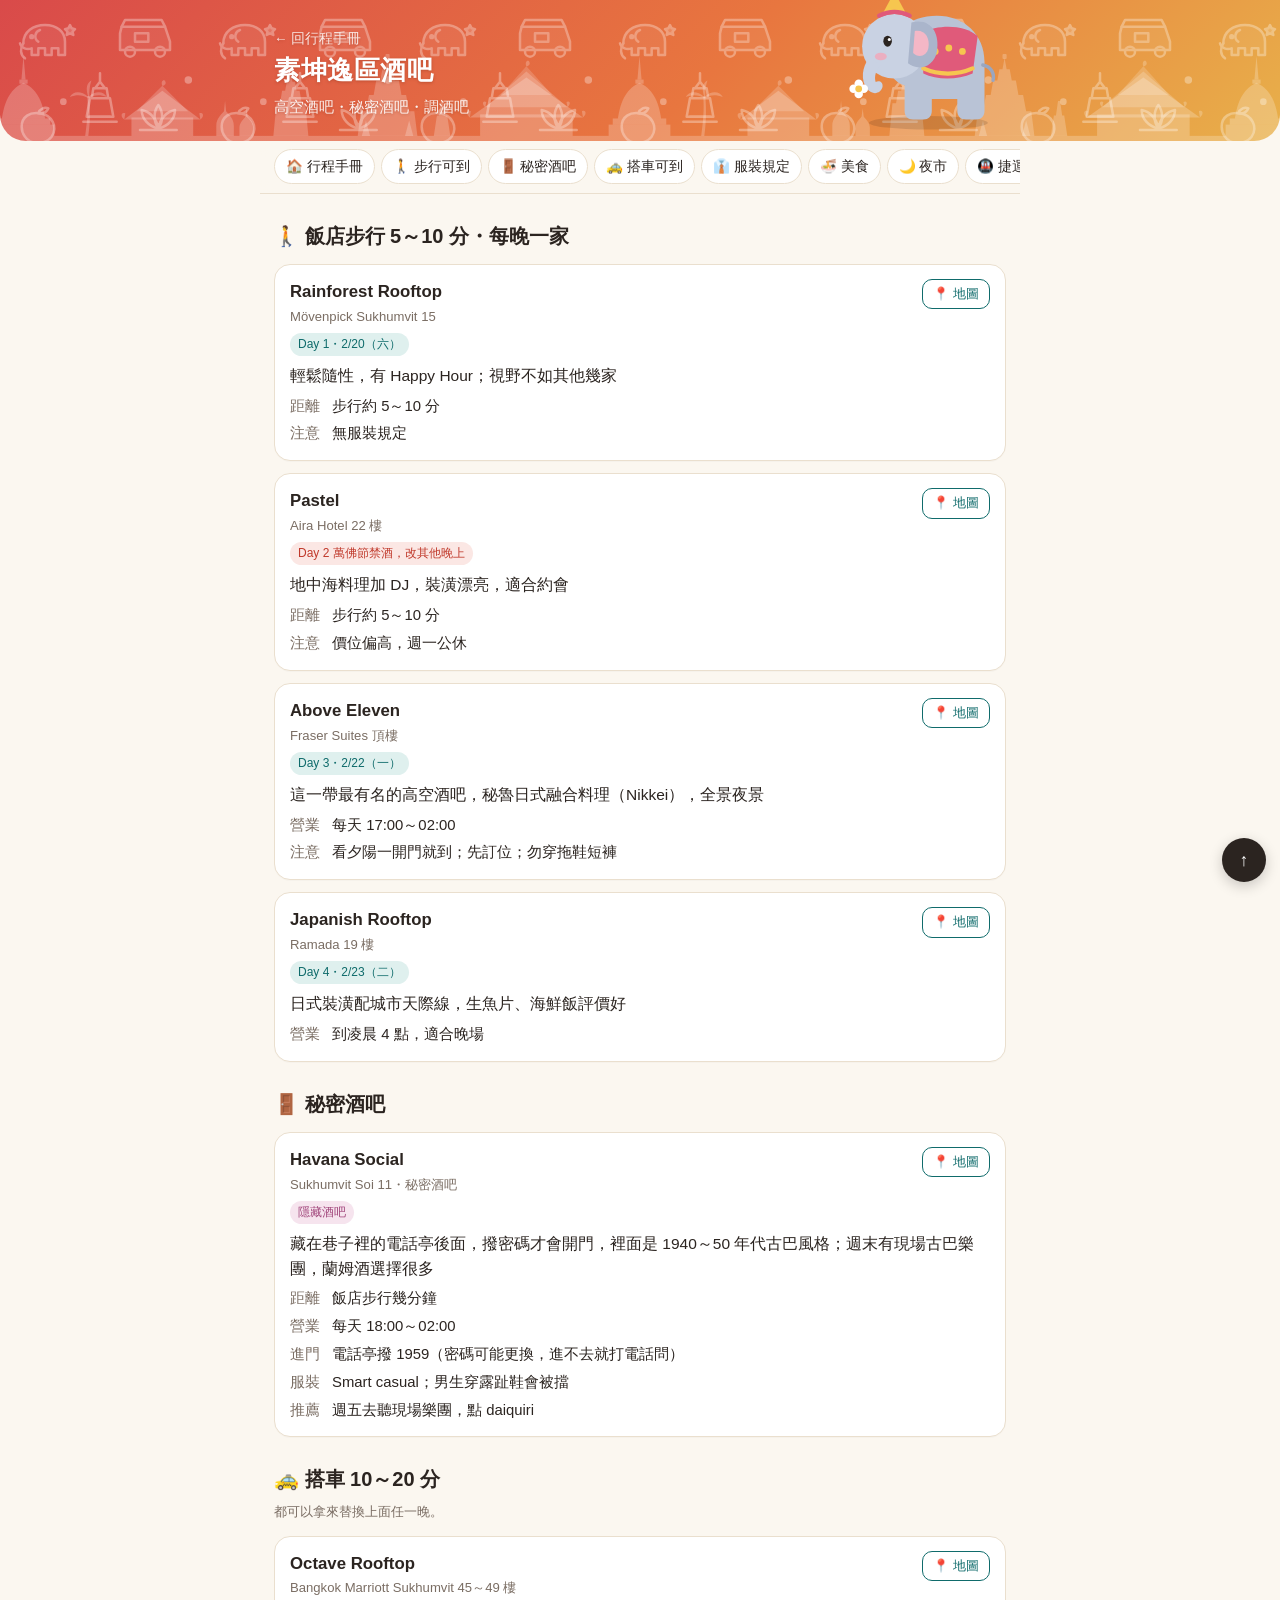
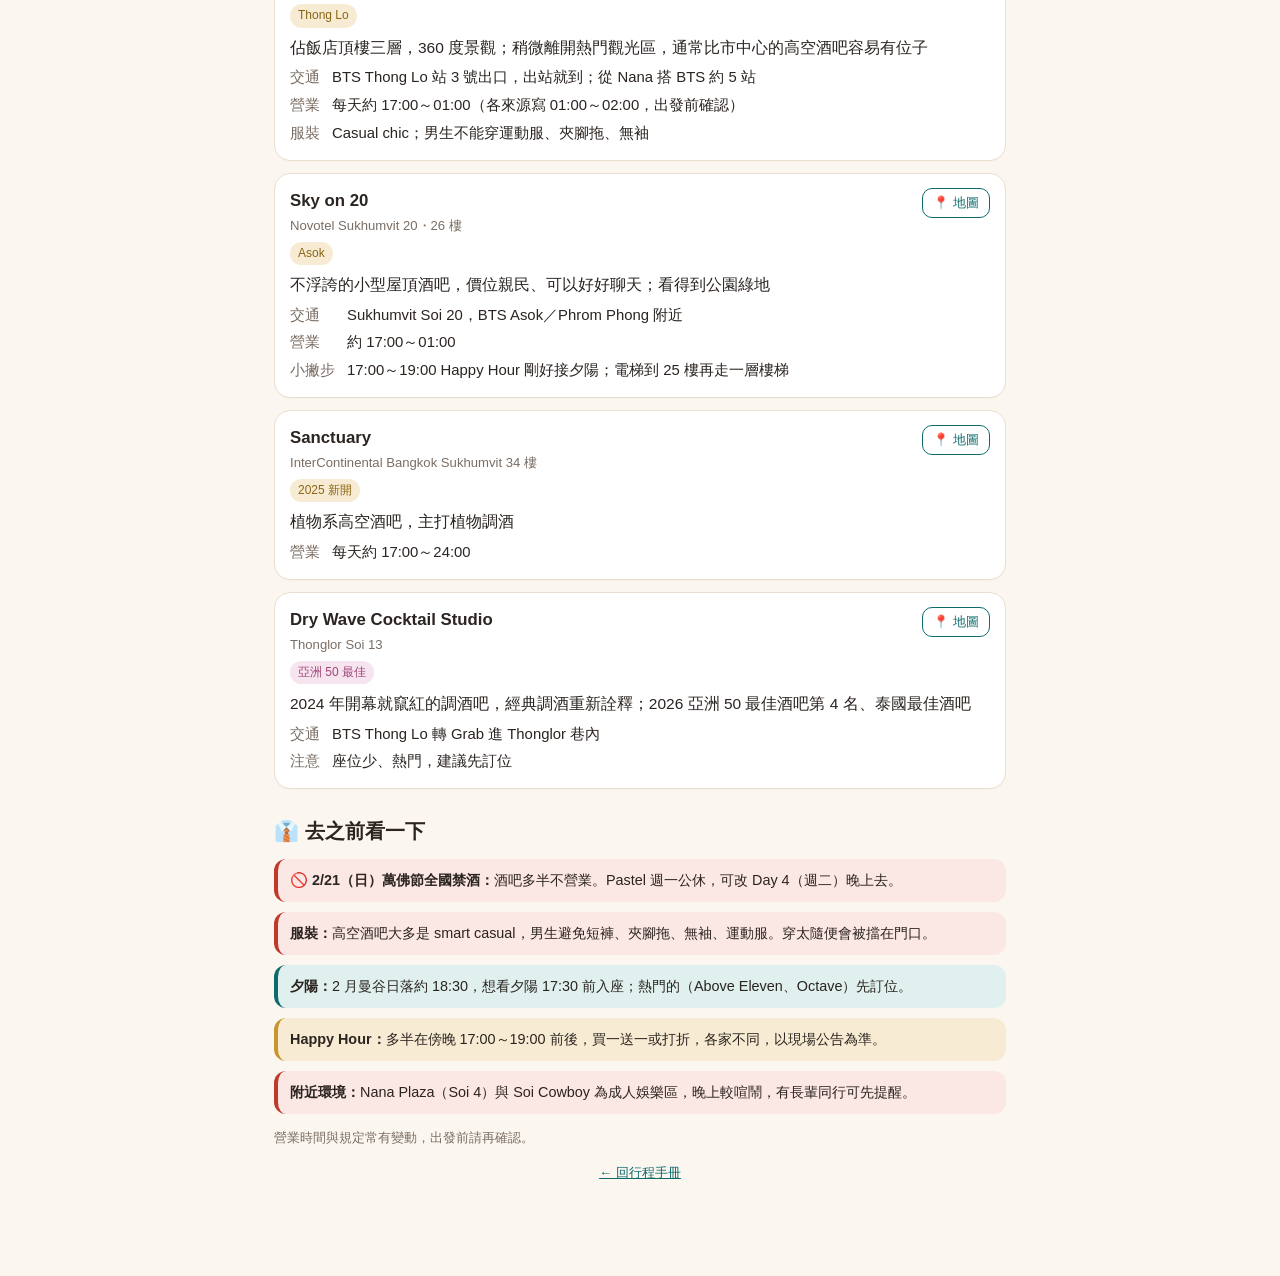
==== bars.html @ 1e9aa1ce "頁首背景加入寺廟剪影 Co-Authored-By: Claude Opus 5.5 <noreply@anthropic.com> Claude-Session: https://claude.ai" ====
<!DOCTYPE html>
<html lang="zh-Hant">
<head>
<meta charset="UTF-8">
<meta name="viewport" content="width=device-width, initial-scale=1, viewport-fit=cover">
<title>🍸 素坤逸區酒吧｜曼谷五天四夜</title>
<style>
:root{
  --bg:#fbf7f0; --card:#ffffff; --ink:#2b2420; --muted:#7a6d63; --line:#eadfce;
  --gold:#c8962e; --gold-soft:#f7ecd3; --teal:#0f6b6b; --teal-soft:#dff0ee;
  --orchid:#a0447a; --orchid-soft:#f6e4ee; --red:#c0392b; --red-soft:#fbe7e4;
  --d1:#2f6fd0; --d2:#e0703a; --d3:#8a7fb8; --d4:#1e9e6a; --d5:#5b6b7a;
  --radius:16px;
}
*{box-sizing:border-box}
html{scroll-behavior:smooth}
body{margin:0;font-family:-apple-system,BlinkMacSystemFont,"PingFang TC","Noto Sans TC","Microsoft JhengHei",sans-serif;background:var(--bg);color:var(--ink);line-height:1.6;font-size:15.5px;-webkit-text-size-adjust:100%}
a{color:var(--teal)}
.wrap{max-width:760px;margin:0 auto;padding:0 14px 80px}
header.hero{--tmpl:1;background:url("assets/temples.svg") center bottom/auto 62% repeat-x,url("assets/pattern.svg") 0 0/200px repeat,linear-gradient(135deg,#d94a4a 0%,#e8763f 55%,#e8b04a 100%);color:#fff;padding:28px 18px 22px;border-radius:0 0 26px 26px;position:relative;overflow:hidden;text-shadow:0 1px 3px rgba(120,40,20,.35)}
header.hero::after{content:"";position:absolute;right:max(8px,calc(50% - 370px));bottom:6px;width:96px;height:86px;background:url("assets/elephant.svg") center/contain no-repeat;pointer-events:none}
@media(max-width:599px){header.hero{background-size:auto 40%,200px,auto}}
@media(min-width:600px){header.hero::after{width:170px;height:153px;bottom:8px}}
.hero h1,.hero .sub,.hero .count{position:relative;z-index:1}
.count .box{background:rgba(255,255,255,.28)!important;border-color:rgba(255,255,255,.55)!important}
.hero h1{margin:0 0 4px;font-size:1.6rem;letter-spacing:.5px}
.hero .sub{opacity:.9;font-size:.95rem}
.count{margin-top:14px;display:flex;gap:8px;flex-wrap:wrap}
.count .box{background:rgba(255,255,255,.14);border:1px solid rgba(255,255,255,.25);border-radius:12px;padding:6px 10px;text-align:center;min-width:62px}
.count .n{font-size:1.4rem;font-weight:700;line-height:1.1;font-variant-numeric:tabular-nums}
.count .l{font-size:.72rem;opacity:.85}
.count .msg{align-self:center;font-size:.85rem;opacity:.9}
nav.jump{position:sticky;top:0;z-index:20;background:rgba(251,247,240,.94);backdrop-filter:blur(8px);-webkit-backdrop-filter:blur(8px);border-bottom:1px solid var(--line);margin:0 -14px;padding:8px 14px;display:flex;gap:6px;overflow-x:auto;scrollbar-width:none}
nav.jump::-webkit-scrollbar{display:none}
nav.jump a{flex:0 0 auto;text-decoration:none;color:var(--ink);background:#fff;border:1px solid var(--line);padding:6px 11px;border-radius:999px;font-size:.85rem;white-space:nowrap}
nav.jump a:active{background:var(--gold-soft)}
section{scroll-margin-top:60px;margin-top:26px}
h2{font-size:1.25rem;margin:0 0 12px;display:flex;align-items:center;gap:8px}
h3{font-size:1.05rem;margin:18px 0 8px}
.card{background:var(--card);border:1px solid var(--line);border-radius:var(--radius);padding:14px 15px;margin-bottom:12px;box-shadow:0 1px 0 rgba(0,0,0,.02)}
.grid2{display:grid;grid-template-columns:1fr 1fr;gap:10px}
@media(max-width:520px){.grid2{grid-template-columns:1fr}}
.kv{display:grid;grid-template-columns:auto 1fr;gap:4px 12px;font-size:.93rem}
.kv b{color:var(--muted);font-weight:500}
.tag{display:inline-block;font-size:.75rem;padding:2px 8px;border-radius:999px;background:var(--gold-soft);color:#8a6414;margin:2px 4px 2px 0}
.tag.t{background:var(--teal-soft);color:var(--teal)}
.tag.o{background:var(--orchid-soft);color:var(--orchid)}
.tag.r{background:var(--red-soft);color:var(--red)}
.note{border-radius:12px;padding:10px 12px;font-size:.9rem;margin:10px 0}
.note.imp{background:var(--red-soft);border-left:4px solid var(--red)}
.note.tip{background:var(--teal-soft);border-left:4px solid var(--teal)}
.note.gold{background:var(--gold-soft);border-left:4px solid var(--gold)}
.flight{display:flex;align-items:center;gap:10px}
.flight .ap{text-align:center;min-width:64px}
.flight .ap .code{font-size:1.5rem;font-weight:700;letter-spacing:1px}
.flight .ap .t{font-size:1.05rem;font-weight:600;color:var(--teal)}
.flight .ap .c{font-size:.75rem;color:var(--muted)}
.flight .mid{flex:1;text-align:center;font-size:.8rem;color:var(--muted)}
.flight .mid .line{height:2px;background:repeating-linear-gradient(90deg,var(--gold) 0 6px,transparent 6px 10px);margin:4px 0}
.copy{border:1px solid var(--line);background:#fff;border-radius:8px;padding:2px 8px;font-size:.78rem;cursor:pointer;color:var(--teal);margin-left:4px}
.copy.ok{background:var(--teal);color:#fff;border-color:var(--teal)}
.btn{border:1px solid var(--teal);background:var(--teal);color:#fff;border-radius:10px;padding:8px 14px;font-size:.9rem;cursor:pointer}
.btn.ghost{background:#fff;color:var(--teal)}
.btn.sm{padding:4px 10px;font-size:.8rem}
.daybar{display:flex;gap:6px;overflow-x:auto;padding-bottom:6px;margin-bottom:8px;scrollbar-width:none}
.daybar::-webkit-scrollbar{display:none}
.daybar button{flex:0 0 auto;border:1px solid var(--line);background:#fff;border-radius:12px;padding:6px 12px;font-size:.85rem;cursor:pointer;line-height:1.25;text-align:center}
.daybar button small{display:block;font-size:.7rem;color:var(--muted)}
.daybar button.on{background:var(--ink);color:#fff;border-color:var(--ink)}
.daybar button.on small{color:#e9dcc6}
.day{border-left:6px solid var(--dc,var(--gold))}
.day .dh{display:flex;justify-content:space-between;align-items:flex-start;gap:8px;flex-wrap:wrap}
.day .dh h3{margin:0;font-size:1.1rem}
.day .meta{font-size:.8rem;color:var(--muted);display:flex;gap:10px;flex-wrap:wrap;margin:4px 0 8px}
.tl{list-style:none;margin:6px 0 0;padding:0}
.tl li{display:grid;grid-template-columns:54px 1fr;gap:10px;padding:8px 0;border-top:1px dashed var(--line)}
.tl li:first-child{border-top:0}
.tl .tm{font-weight:700;color:var(--dc,var(--teal));font-variant-numeric:tabular-nums;font-size:.9rem}
.tl .ti{font-weight:600}
.tl .ds{font-size:.88rem;color:var(--muted)}
.tl .pin{text-decoration:none;font-size:.8rem;margin-left:4px;white-space:nowrap}
.meals{display:flex;gap:6px;flex-wrap:wrap;margin-top:8px}
.meals span{font-size:.78rem;background:#faf5ec;border:1px solid var(--line);border-radius:8px;padding:3px 8px}
table{width:100%;border-collapse:collapse;font-size:.88rem}
th,td{border-bottom:1px solid var(--line);padding:7px 6px;text-align:left;vertical-align:top}
th{background:#faf5ec;color:var(--muted);font-weight:600;font-size:.8rem}
.tbl{overflow-x:auto;-webkit-overflow-scrolling:touch}
.tbl table{min-width:520px}
details{background:#fff;border:1px solid var(--line);border-radius:var(--radius);margin-bottom:10px;overflow:hidden}
details>summary{cursor:pointer;padding:12px 15px;font-weight:600;list-style:none;display:flex;justify-content:space-between;align-items:center}
details>summary::-webkit-details-marker{display:none}
details>summary::after{content:"＋";color:var(--gold);font-weight:700}
details[open]>summary::after{content:"－"}
details .in{padding:0 15px 14px}
.train{display:grid;grid-template-columns:1fr 1fr;gap:8px;text-align:center}
.train div{background:#faf5ec;border-radius:10px;padding:8px}
.train .big{font-size:1.2rem;font-weight:700;color:var(--teal)}
.train .hl{background:var(--teal);color:#fff}
.train .hl .big{color:#fff}
input,select{font:inherit;border:1px solid var(--line);border-radius:10px;padding:8px 10px;background:#fff;width:100%}
.row{display:flex;gap:8px;align-items:center}
.row>*{flex:1}
.conv .out{font-size:1.5rem;font-weight:700;color:var(--teal);text-align:center;margin:8px 0 2px}
.quick{display:flex;gap:6px;flex-wrap:wrap;margin-top:6px}
.quick button{border:1px solid var(--line);background:#faf5ec;border-radius:8px;padding:4px 10px;font-size:.82rem;cursor:pointer}
.ledger-list{margin-top:10px}
.ledger-list .it{display:flex;justify-content:space-between;gap:8px;padding:7px 0;border-top:1px dashed var(--line);font-size:.88rem}
.ledger-list .it .x{color:var(--red);cursor:pointer;border:0;background:none;font-size:1rem}
.bal{display:grid;grid-template-columns:repeat(auto-fill,minmax(130px,1fr));gap:6px;margin-top:8px}
.bal div{background:#faf5ec;border-radius:8px;padding:6px 8px;font-size:.82rem}
.bal .pos{color:var(--teal);font-weight:700}
.bal .neg{color:var(--red);font-weight:700}
.phr{display:grid;grid-template-columns:1fr auto;gap:4px 8px;align-items:center;padding:8px 0;border-top:1px dashed var(--line)}
.phr:first-child{border-top:0}
.phr .zh{font-weight:600}
.phr .th{font-size:1.15rem}
.phr .rd{font-size:.8rem;color:var(--muted)}
.check li{list-style:none;margin:4px 0}
.check label{display:flex;gap:8px;align-items:flex-start;cursor:pointer}
.check input{width:auto;margin-top:5px}
.check input:checked+span{text-decoration:line-through;color:var(--muted)}
.mapwrap svg{width:100%;height:auto;display:block}
.legend{display:flex;gap:10px;flex-wrap:wrap;font-size:.78rem;color:var(--muted);margin-top:6px}
.legend i{display:inline-block;width:18px;height:3px;border-radius:2px;vertical-align:middle;margin-right:4px}
footer{text-align:center;color:var(--muted);font-size:.78rem;margin-top:30px}
.toTop{position:fixed;right:14px;bottom:18px;background:var(--ink);color:#fff;border:0;border-radius:50%;width:44px;height:44px;font-size:1.1rem;box-shadow:0 4px 14px rgba(0,0,0,.2);cursor:pointer;z-index:30}
.small{font-size:.82rem;color:var(--muted)}
</style>
</head>
<body>
<header class="hero">
  <div class="wrap" style="padding-bottom:0">
    <div style="font-size:.85rem;opacity:.85"><a href="./" style="color:#fff;text-decoration:none">← 回行程手冊</a></div>
    <h1>素坤逸區酒吧</h1>
    <div class="sub">高空酒吧・秘密酒吧・調酒吧</div>
  </div>
</header>
<div class="wrap">
<nav class="jump">
  <a href="./">🏠 行程手冊</a>
  <a href="#walk">🚶 步行可到</a>
  <a href="#secret">🚪 秘密酒吧</a>
  <a href="#ride">🚕 搭車可到</a>
  <a href="#rules">👔 服裝規定</a>
  <a href="food.html">🍜 美食</a>
  <a href="night.html">🌙 夜市</a>
  <a href="transit.html">🚇 捷運</a>
</nav>
<section id="walk">
  <h2>🚶 飯店步行 5～10 分・每晚一家</h2>
  <div class="card">
    <div style="display:flex;justify-content:space-between;gap:8px;align-items:flex-start">
      <div><div style="font-weight:700;font-size:1.05rem">Rainforest Rooftop</div><div class="small">Mövenpick Sukhumvit 15</div></div>
      <a class="btn sm ghost" style="flex:0 0 auto;text-decoration:none" href="https://www.google.com/maps/search/?api=1&query=Rainforest+Rooftop+Movenpick+Sukhumvit+15" target="_blank" rel="noopener">📍 地圖</a>
    </div>
    <div style="margin-top:4px"><span class="tag t">Day 1・2/20（六）</span></div>
    <div style="margin:6px 0">輕鬆隨性，有 Happy Hour；視野不如其他幾家</div>
    <div class="kv"><b>距離</b><span>步行約 5～10 分</span><b>注意</b><span>無服裝規定</span></div>
  </div>
  <div class="card">
    <div style="display:flex;justify-content:space-between;gap:8px;align-items:flex-start">
      <div><div style="font-weight:700;font-size:1.05rem">Pastel</div><div class="small">Aira Hotel 22 樓</div></div>
      <a class="btn sm ghost" style="flex:0 0 auto;text-decoration:none" href="https://www.google.com/maps/search/?api=1&query=Pastel+Rooftop+Aira+Hotel+Bangkok" target="_blank" rel="noopener">📍 地圖</a>
    </div>
    <div style="margin-top:4px"><span class="tag r">Day 2 萬佛節禁酒，改其他晚上</span></div>
    <div style="margin:6px 0">地中海料理加 DJ，裝潢漂亮，適合約會</div>
    <div class="kv"><b>距離</b><span>步行約 5～10 分</span><b>注意</b><span>價位偏高，週一公休</span></div>
  </div>
  <div class="card">
    <div style="display:flex;justify-content:space-between;gap:8px;align-items:flex-start">
      <div><div style="font-weight:700;font-size:1.05rem">Above Eleven</div><div class="small">Fraser Suites 頂樓</div></div>
      <a class="btn sm ghost" style="flex:0 0 auto;text-decoration:none" href="https://www.google.com/maps/search/?api=1&query=Above+Eleven+Bangkok" target="_blank" rel="noopener">📍 地圖</a>
    </div>
    <div style="margin-top:4px"><span class="tag t">Day 3・2/22（一）</span></div>
    <div style="margin:6px 0">這一帶最有名的高空酒吧，秘魯日式融合料理（Nikkei），全景夜景</div>
    <div class="kv"><b>營業</b><span>每天 17:00～02:00</span><b>注意</b><span>看夕陽一開門就到；先訂位；勿穿拖鞋短褲</span></div>
  </div>
  <div class="card">
    <div style="display:flex;justify-content:space-between;gap:8px;align-items:flex-start">
      <div><div style="font-weight:700;font-size:1.05rem">Japanish Rooftop</div><div class="small">Ramada 19 樓</div></div>
      <a class="btn sm ghost" style="flex:0 0 auto;text-decoration:none" href="https://www.google.com/maps/search/?api=1&query=Japanish+Rooftop+Ramada+Bangkok" target="_blank" rel="noopener">📍 地圖</a>
    </div>
    <div style="margin-top:4px"><span class="tag t">Day 4・2/23（二）</span></div>
    <div style="margin:6px 0">日式裝潢配城市天際線，生魚片、海鮮飯評價好</div>
    <div class="kv"><b>營業</b><span>到凌晨 4 點，適合晚場</span></div>
  </div>
</section>
<section id="secret">
  <h2>🚪 秘密酒吧</h2>
  <div class="card">
    <div style="display:flex;justify-content:space-between;gap:8px;align-items:flex-start">
      <div><div style="font-weight:700;font-size:1.05rem">Havana Social</div><div class="small">Sukhumvit Soi 11・秘密酒吧</div></div>
      <a class="btn sm ghost" style="flex:0 0 auto;text-decoration:none" href="https://www.google.com/maps/search/?api=1&query=Havana+Social+Bangkok" target="_blank" rel="noopener">📍 地圖</a>
    </div>
    <div style="margin-top:4px"><span class="tag o">隱藏酒吧</span></div>
    <div style="margin:6px 0">藏在巷子裡的電話亭後面，撥密碼才會開門，裡面是 1940～50 年代古巴風格；週末有現場古巴樂團，蘭姆酒選擇很多</div>
    <div class="kv"><b>距離</b><span>飯店步行幾分鐘</span><b>營業</b><span>每天 18:00～02:00</span><b>進門</b><span>電話亭撥 1959（密碼可能更換，進不去就打電話問）</span><b>服裝</b><span>Smart casual；男生穿露趾鞋會被擋</span><b>推薦</b><span>週五去聽現場樂團，點 daiquiri</span></div>
  </div>
</section>
<section id="ride">
  <h2>🚕 搭車 10～20 分</h2>
  <p class="small" style="margin-top:-6px">都可以拿來替換上面任一晚。</p>
  <div class="card">
    <div style="display:flex;justify-content:space-between;gap:8px;align-items:flex-start">
      <div><div style="font-weight:700;font-size:1.05rem">Octave Rooftop</div><div class="small">Bangkok Marriott Sukhumvit 45～49 樓</div></div>
      <a class="btn sm ghost" style="flex:0 0 auto;text-decoration:none" href="https://www.google.com/maps/search/?api=1&query=Octave+Rooftop+Bar+Marriott+Sukhumvit" target="_blank" rel="noopener">📍 地圖</a>
    </div>
    <div style="margin-top:4px"><span class="tag">Thong Lo</span></div>
    <div style="margin:6px 0">佔飯店頂樓三層，360 度景觀；稍微離開熱門觀光區，通常比市中心的高空酒吧容易有位子</div>
    <div class="kv"><b>交通</b><span>BTS Thong Lo 站 3 號出口，出站就到；從 Nana 搭 BTS 約 5 站</span><b>營業</b><span>每天約 17:00～01:00（各來源寫 01:00～02:00，出發前確認）</span><b>服裝</b><span>Casual chic；男生不能穿運動服、夾腳拖、無袖</span></div>
  </div>
  <div class="card">
    <div style="display:flex;justify-content:space-between;gap:8px;align-items:flex-start">
      <div><div style="font-weight:700;font-size:1.05rem">Sky on 20</div><div class="small">Novotel Sukhumvit 20・26 樓</div></div>
      <a class="btn sm ghost" style="flex:0 0 auto;text-decoration:none" href="https://www.google.com/maps/search/?api=1&query=Sky+on+20+Novotel+Sukhumvit+20" target="_blank" rel="noopener">📍 地圖</a>
    </div>
    <div style="margin-top:4px"><span class="tag">Asok</span></div>
    <div style="margin:6px 0">不浮誇的小型屋頂酒吧，價位親民、可以好好聊天；看得到公園綠地</div>
    <div class="kv"><b>交通</b><span>Sukhumvit Soi 20，BTS Asok／Phrom Phong 附近</span><b>營業</b><span>約 17:00～01:00</span><b>小撇步</b><span>17:00～19:00 Happy Hour 剛好接夕陽；電梯到 25 樓再走一層樓梯</span></div>
  </div>
  <div class="card">
    <div style="display:flex;justify-content:space-between;gap:8px;align-items:flex-start">
      <div><div style="font-weight:700;font-size:1.05rem">Sanctuary</div><div class="small">InterContinental Bangkok Sukhumvit 34 樓</div></div>
      <a class="btn sm ghost" style="flex:0 0 auto;text-decoration:none" href="https://www.google.com/maps/search/?api=1&query=Sanctuary+InterContinental+Bangkok+Sukhumvit" target="_blank" rel="noopener">📍 地圖</a>
    </div>
    <div style="margin-top:4px"><span class="tag">2025 新開</span></div>
    <div style="margin:6px 0">植物系高空酒吧，主打植物調酒</div>
    <div class="kv"><b>營業</b><span>每天約 17:00～24:00</span></div>
  </div>
  <div class="card">
    <div style="display:flex;justify-content:space-between;gap:8px;align-items:flex-start">
      <div><div style="font-weight:700;font-size:1.05rem">Dry Wave Cocktail Studio</div><div class="small">Thonglor Soi 13</div></div>
      <a class="btn sm ghost" style="flex:0 0 auto;text-decoration:none" href="https://www.google.com/maps/search/?api=1&query=Dry+Wave+Cocktail+Studio+Thonglor" target="_blank" rel="noopener">📍 地圖</a>
    </div>
    <div style="margin-top:4px"><span class="tag o">亞洲 50 最佳</span></div>
    <div style="margin:6px 0">2024 年開幕就竄紅的調酒吧，經典調酒重新詮釋；2026 亞洲 50 最佳酒吧第 4 名、泰國最佳酒吧</div>
    <div class="kv"><b>交通</b><span>BTS Thong Lo 轉 Grab 進 Thonglor 巷內</span><b>注意</b><span>座位少、熱門，建議先訂位</span></div>
  </div>
</section>
<section id="rules">
  <h2>👔 去之前看一下</h2>
  <div class="note imp"><b>🚫 2/21（日）萬佛節全國禁酒：</b>酒吧多半不營業。Pastel 週一公休，可改 Day 4（週二）晚上去。</div>
  <div class="note imp"><b>服裝：</b>高空酒吧大多是 smart casual，男生避免短褲、夾腳拖、無袖、運動服。穿太隨便會被擋在門口。</div>
  <div class="note tip"><b>夕陽：</b>2 月曼谷日落約 18:30，想看夕陽 17:30 前入座；熱門的（Above Eleven、Octave）先訂位。</div>
  <div class="note gold"><b>Happy Hour：</b>多半在傍晚 17:00～19:00 前後，買一送一或打折，各家不同，以現場公告為準。</div>
  <div class="note imp"><b>附近環境：</b>Nana Plaza（Soi 4）與 Soi Cowboy 為成人娛樂區，晚上較喧鬧，有長輩同行可先提醒。</div>
  <p class="small">營業時間與規定常有變動，出發前請再確認。</p>
</section>
<p class="small" style="text-align:center"><a href="./">← 回行程手冊</a></p>
</div>
<button class="toTop" onclick="scrollTo({top:0,behavior:'smooth'})" aria-label="回到頂端">↑</button>
</body>
</html>
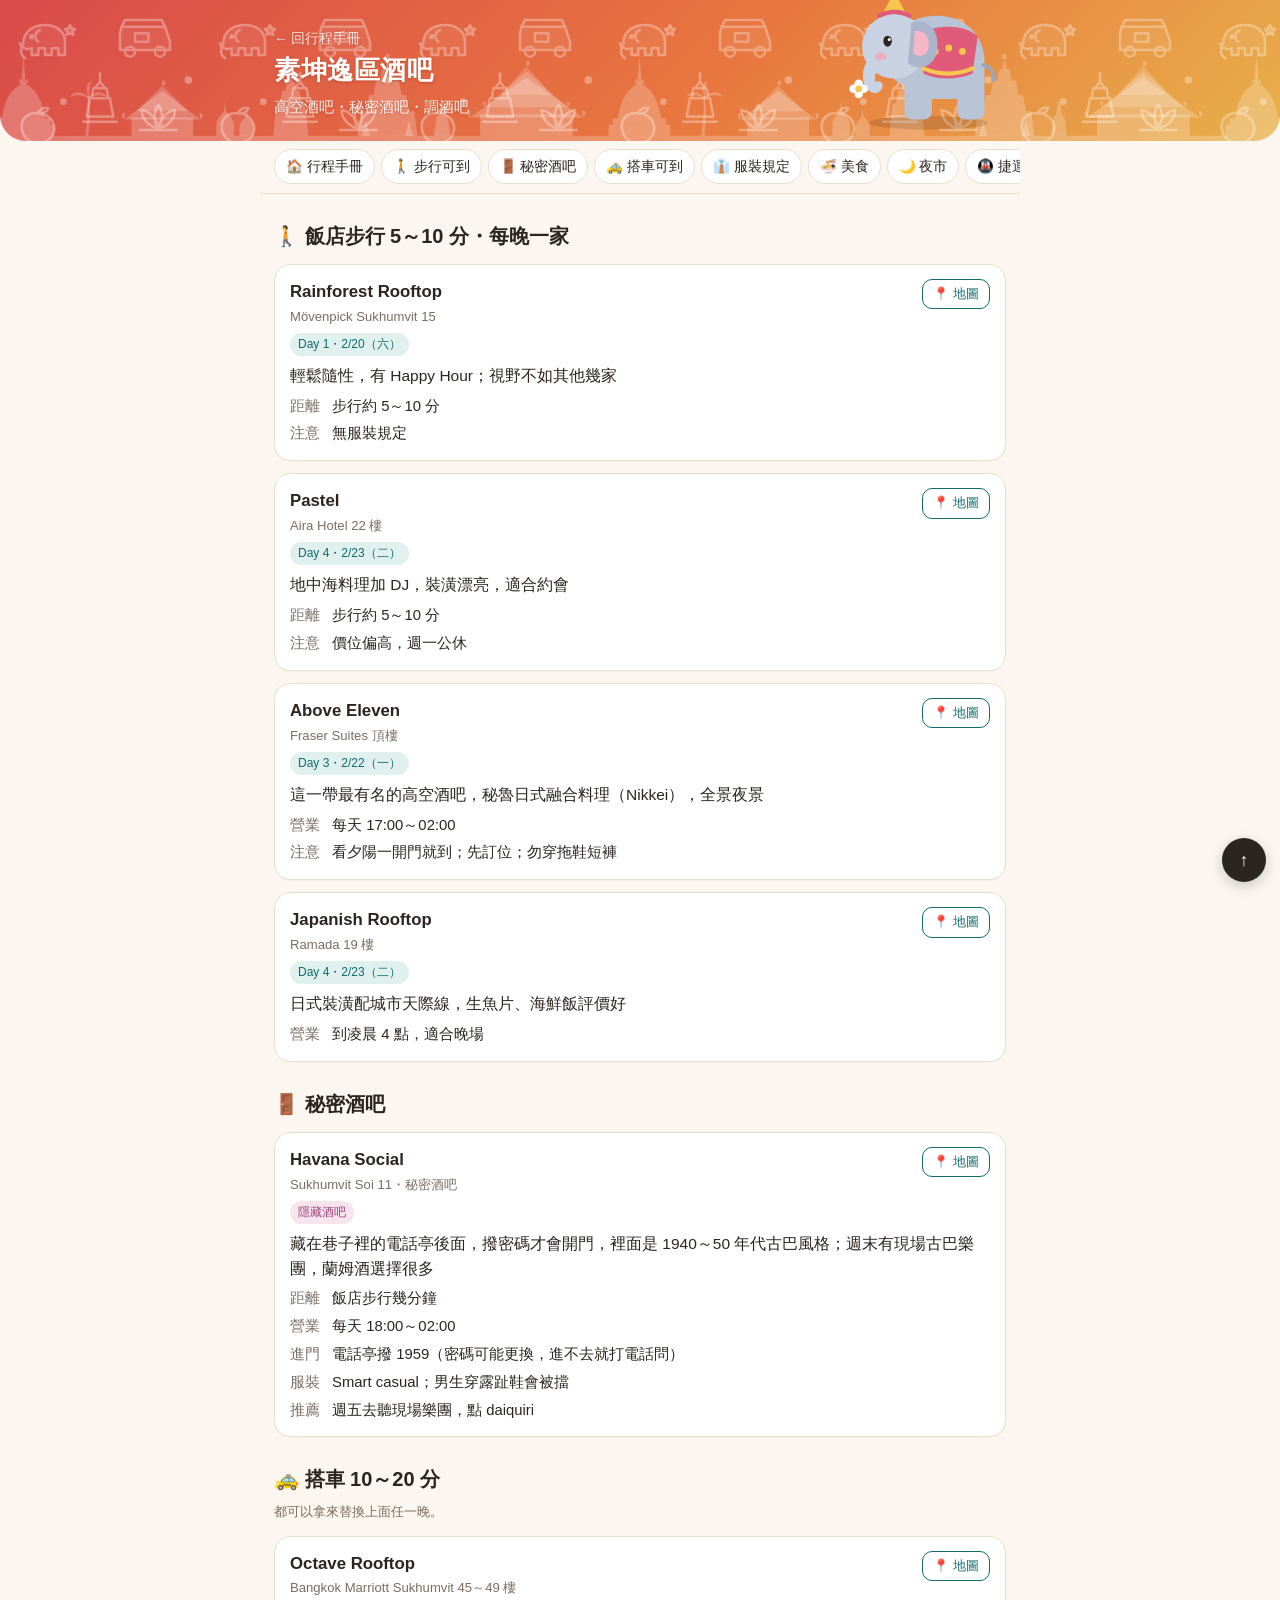
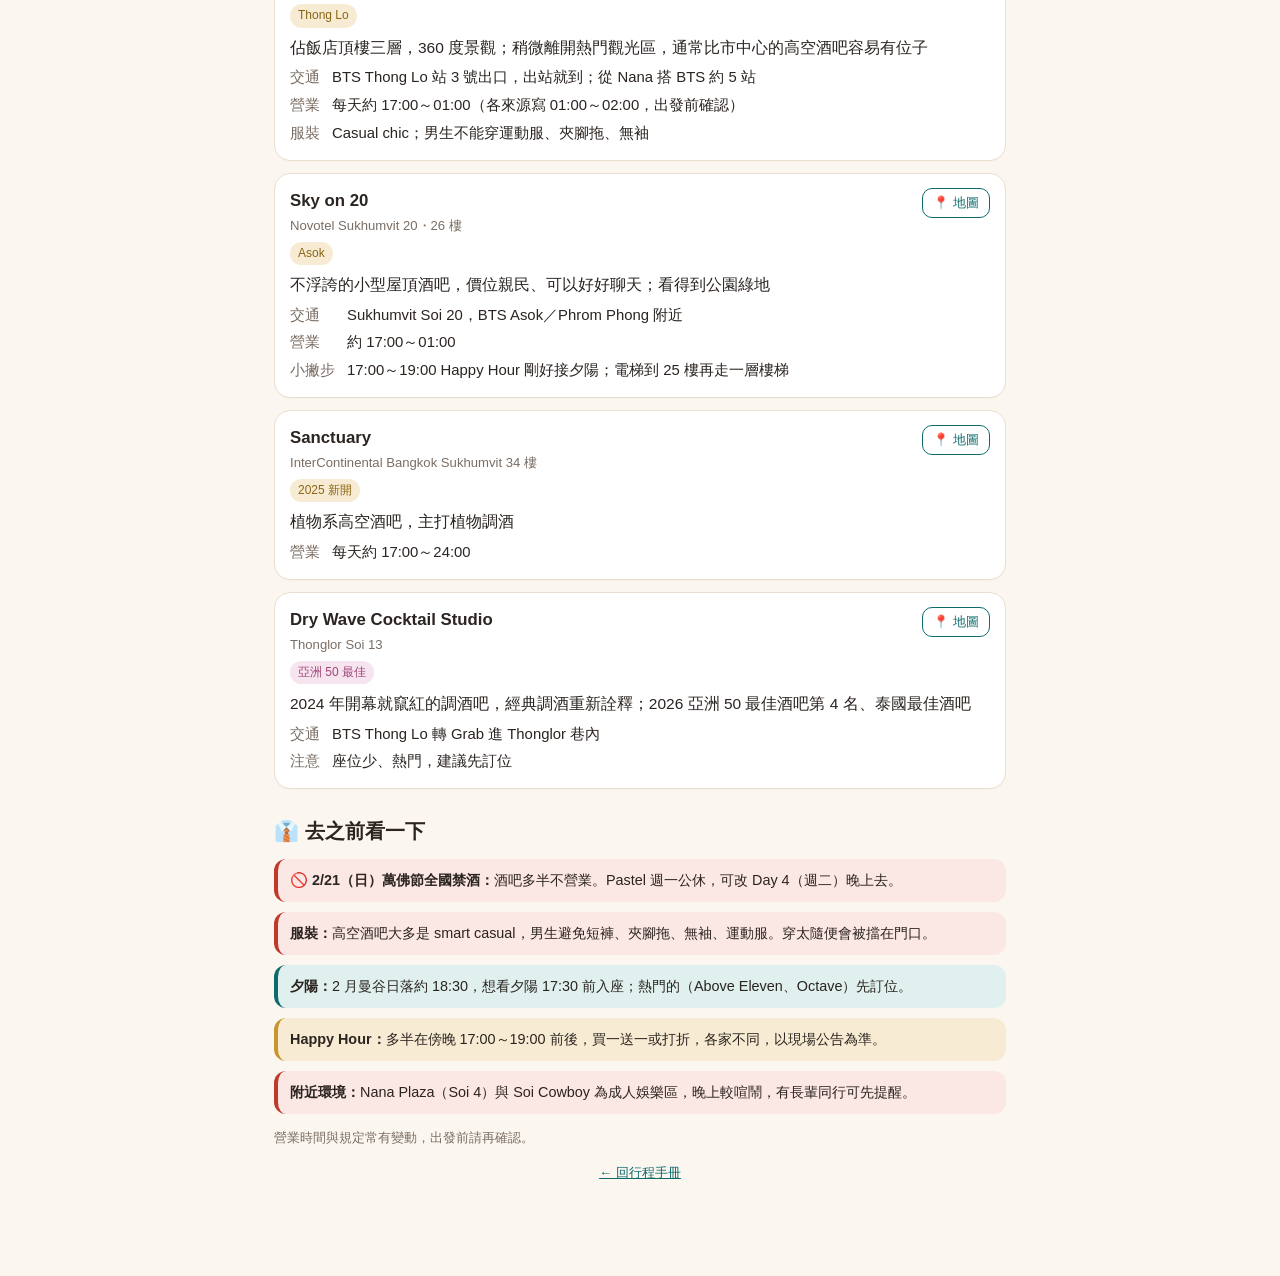
==== commit 0dd010d8: "Day 2 與 Day 3 對調：週日自由逛洽圖洽，週一跟團郊區，大皇宮移到 Day 4 Co-Authored-By: Claude Opus 5.5 <noreply@anthropic.com>" ====
--- a/bars.html
+++ b/bars.html
@@ -162,7 +162,7 @@
       <div><div style="font-weight:700;font-size:1.05rem">Pastel</div><div class="small">Aira Hotel 22 樓</div></div>
       <a class="btn sm ghost" style="flex:0 0 auto;text-decoration:none" href="https://www.google.com/maps/search/?api=1&query=Pastel+Rooftop+Aira+Hotel+Bangkok" target="_blank" rel="noopener">📍 地圖</a>
     </div>
-    <div style="margin-top:4px"><span class="tag r">Day 2 萬佛節禁酒，改其他晚上</span></div>
+    <div style="margin-top:4px"><span class="tag t">Day 4・2/23（二）</span></div>
     <div style="margin:6px 0">地中海料理加 DJ，裝潢漂亮，適合約會</div>
     <div class="kv"><b>距離</b><span>步行約 5～10 分</span><b>注意</b><span>價位偏高，週一公休</span></div>
   </div>
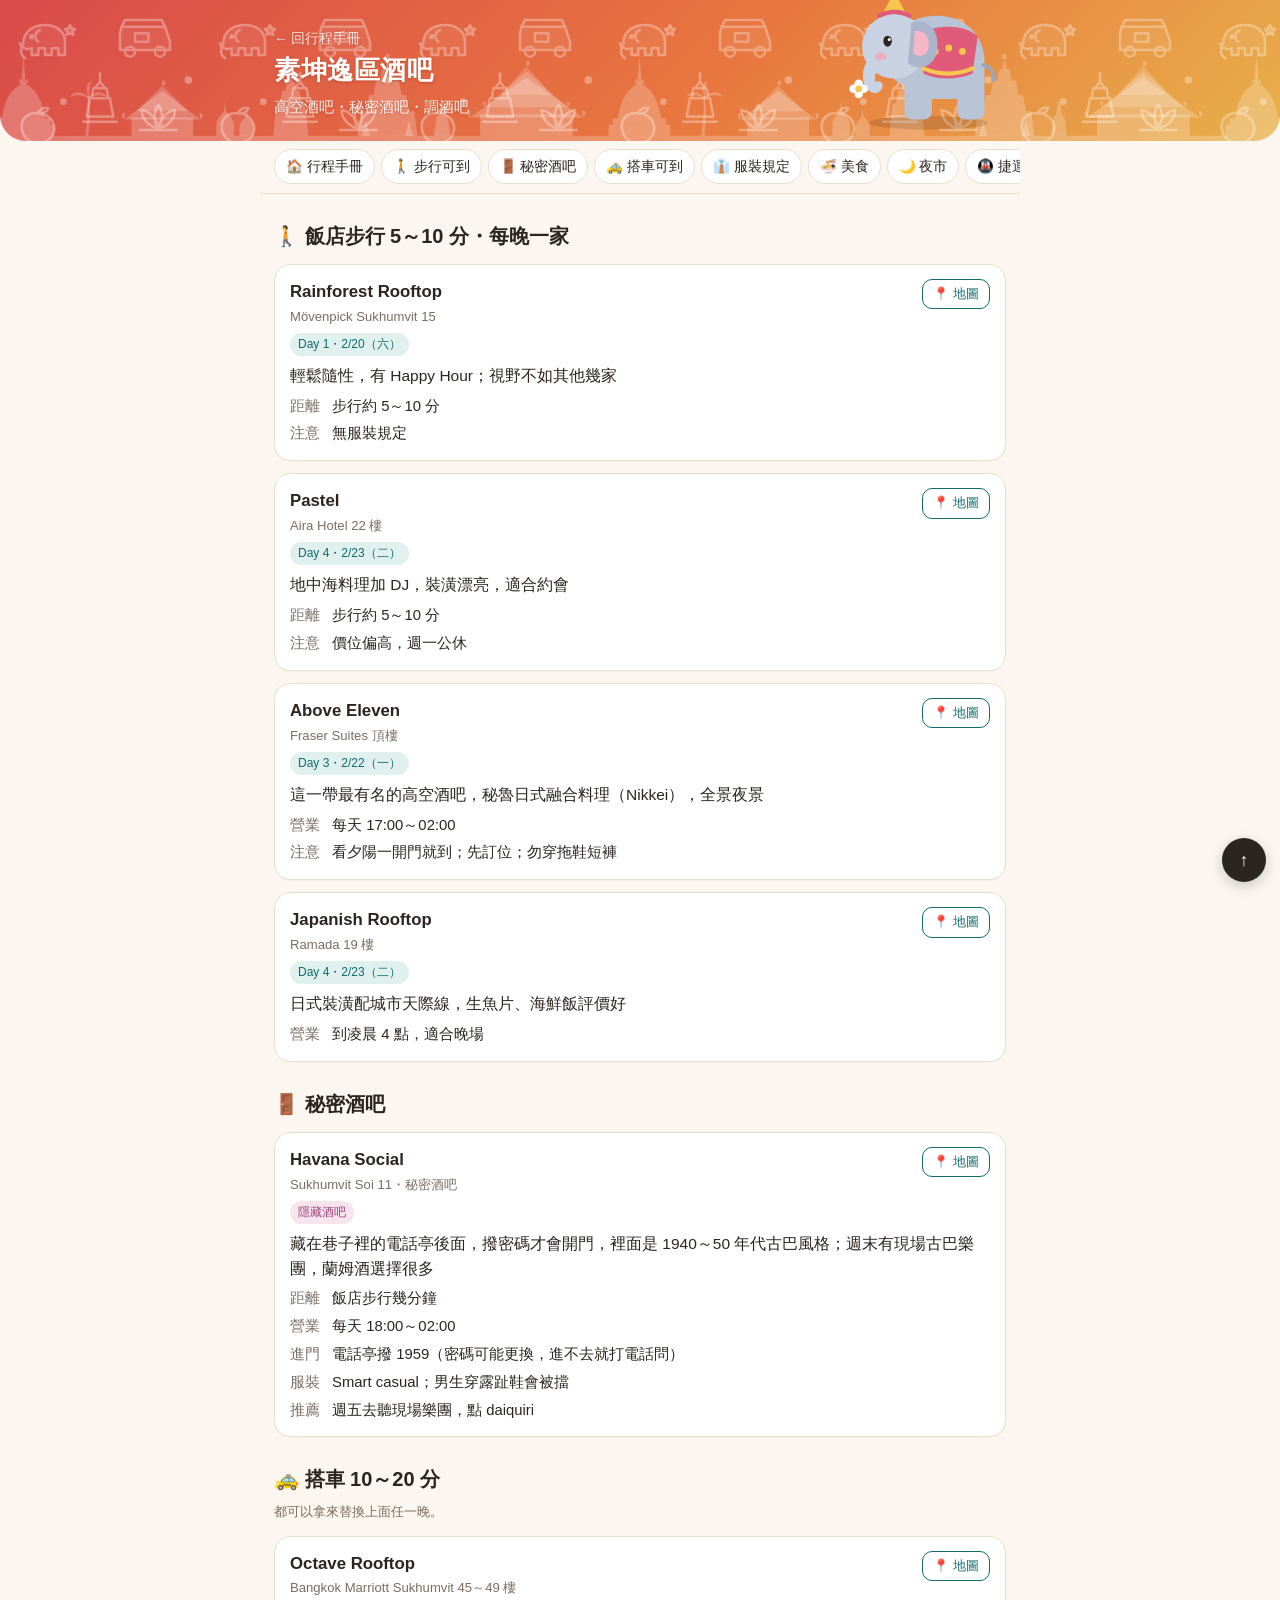
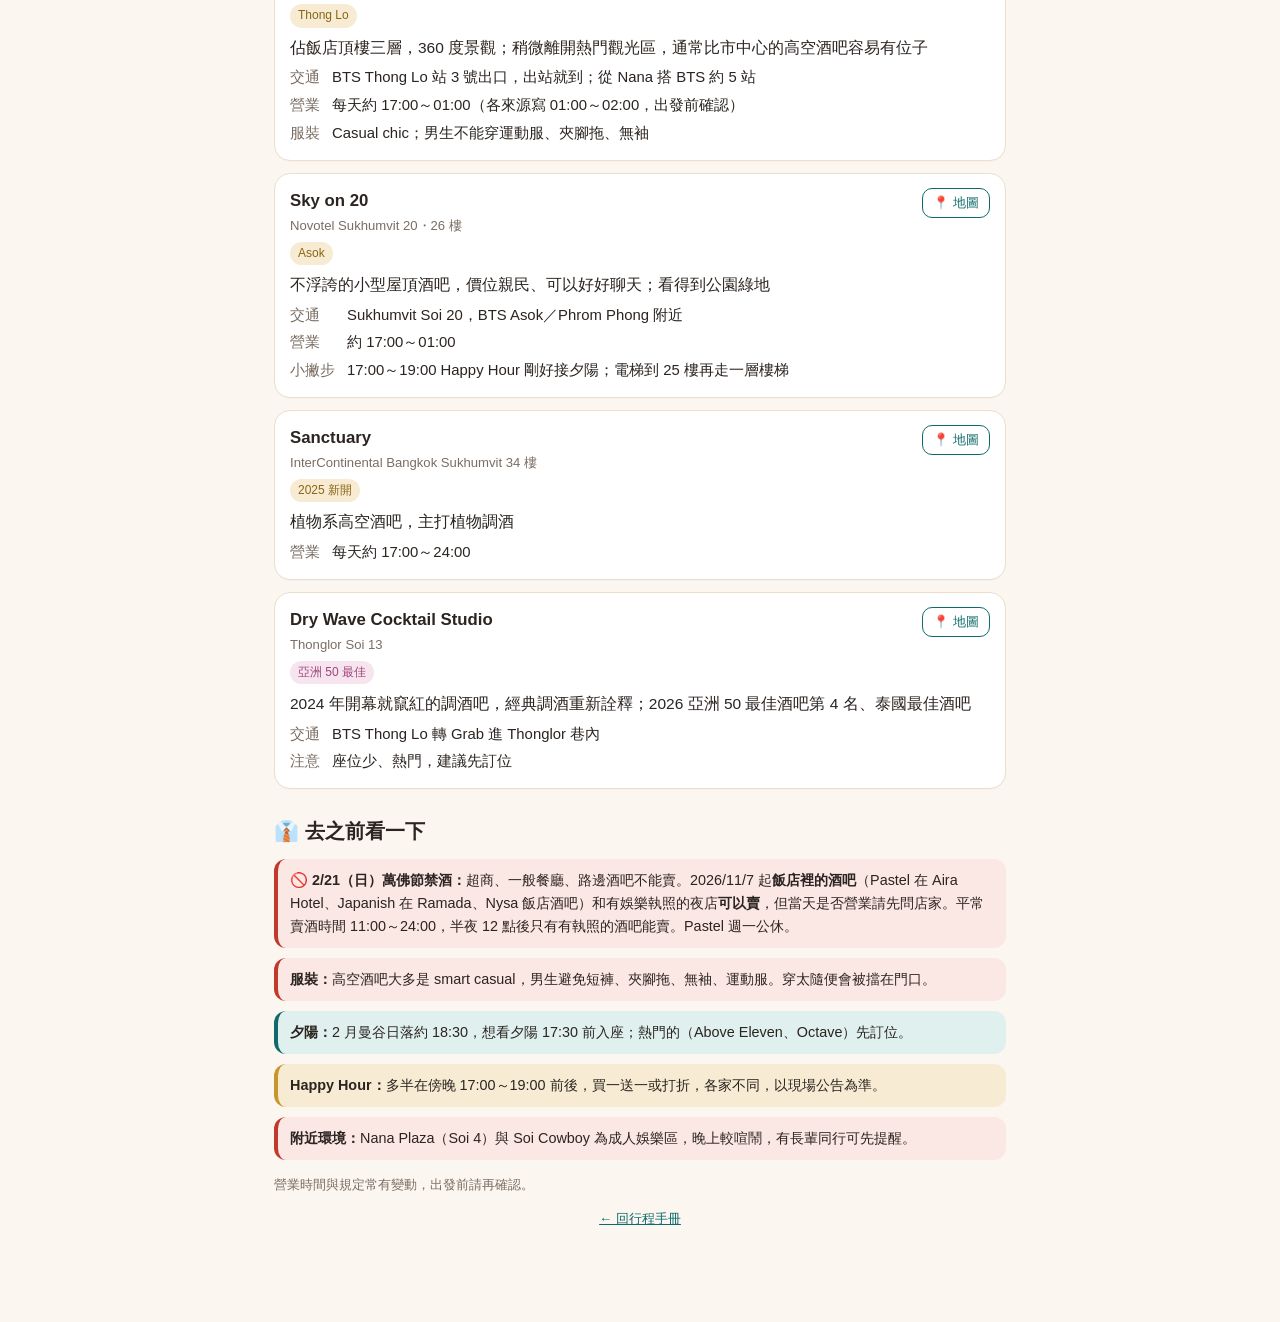
==== commit 8e57372b: "更新萬佛節禁酒新規定（飯店、執照酒吧可賣） Co-Authored-By: Claude Opus 5.5 <noreply@anthropic.com> Claude-Session: https:" ====
--- a/bars.html
+++ b/bars.html
@@ -239,7 +239,7 @@
 </section>
 <section id="rules">
   <h2>👔 去之前看一下</h2>
-  <div class="note imp"><b>🚫 2/21（日）萬佛節全國禁酒：</b>酒吧多半不營業。Pastel 週一公休，可改 Day 4（週二）晚上去。</div>
+  <div class="note imp"><b>🚫 2/21（日）萬佛節禁酒：</b>超商、一般餐廳、路邊酒吧不能賣。2026/11/7 起<b>飯店裡的酒吧</b>（Pastel 在 Aira Hotel、Japanish 在 Ramada、Nysa 飯店酒吧）和有娛樂執照的夜店<b>可以賣</b>，但當天是否營業請先問店家。平常賣酒時間 11:00～24:00，半夜 12 點後只有有執照的酒吧能賣。Pastel 週一公休。</div>
   <div class="note imp"><b>服裝：</b>高空酒吧大多是 smart casual，男生避免短褲、夾腳拖、無袖、運動服。穿太隨便會被擋在門口。</div>
   <div class="note tip"><b>夕陽：</b>2 月曼谷日落約 18:30，想看夕陽 17:30 前入座；熱門的（Above Eleven、Octave）先訂位。</div>
   <div class="note gold"><b>Happy Hour：</b>多半在傍晚 17:00～19:00 前後，買一送一或打折，各家不同，以現場公告為準。</div>
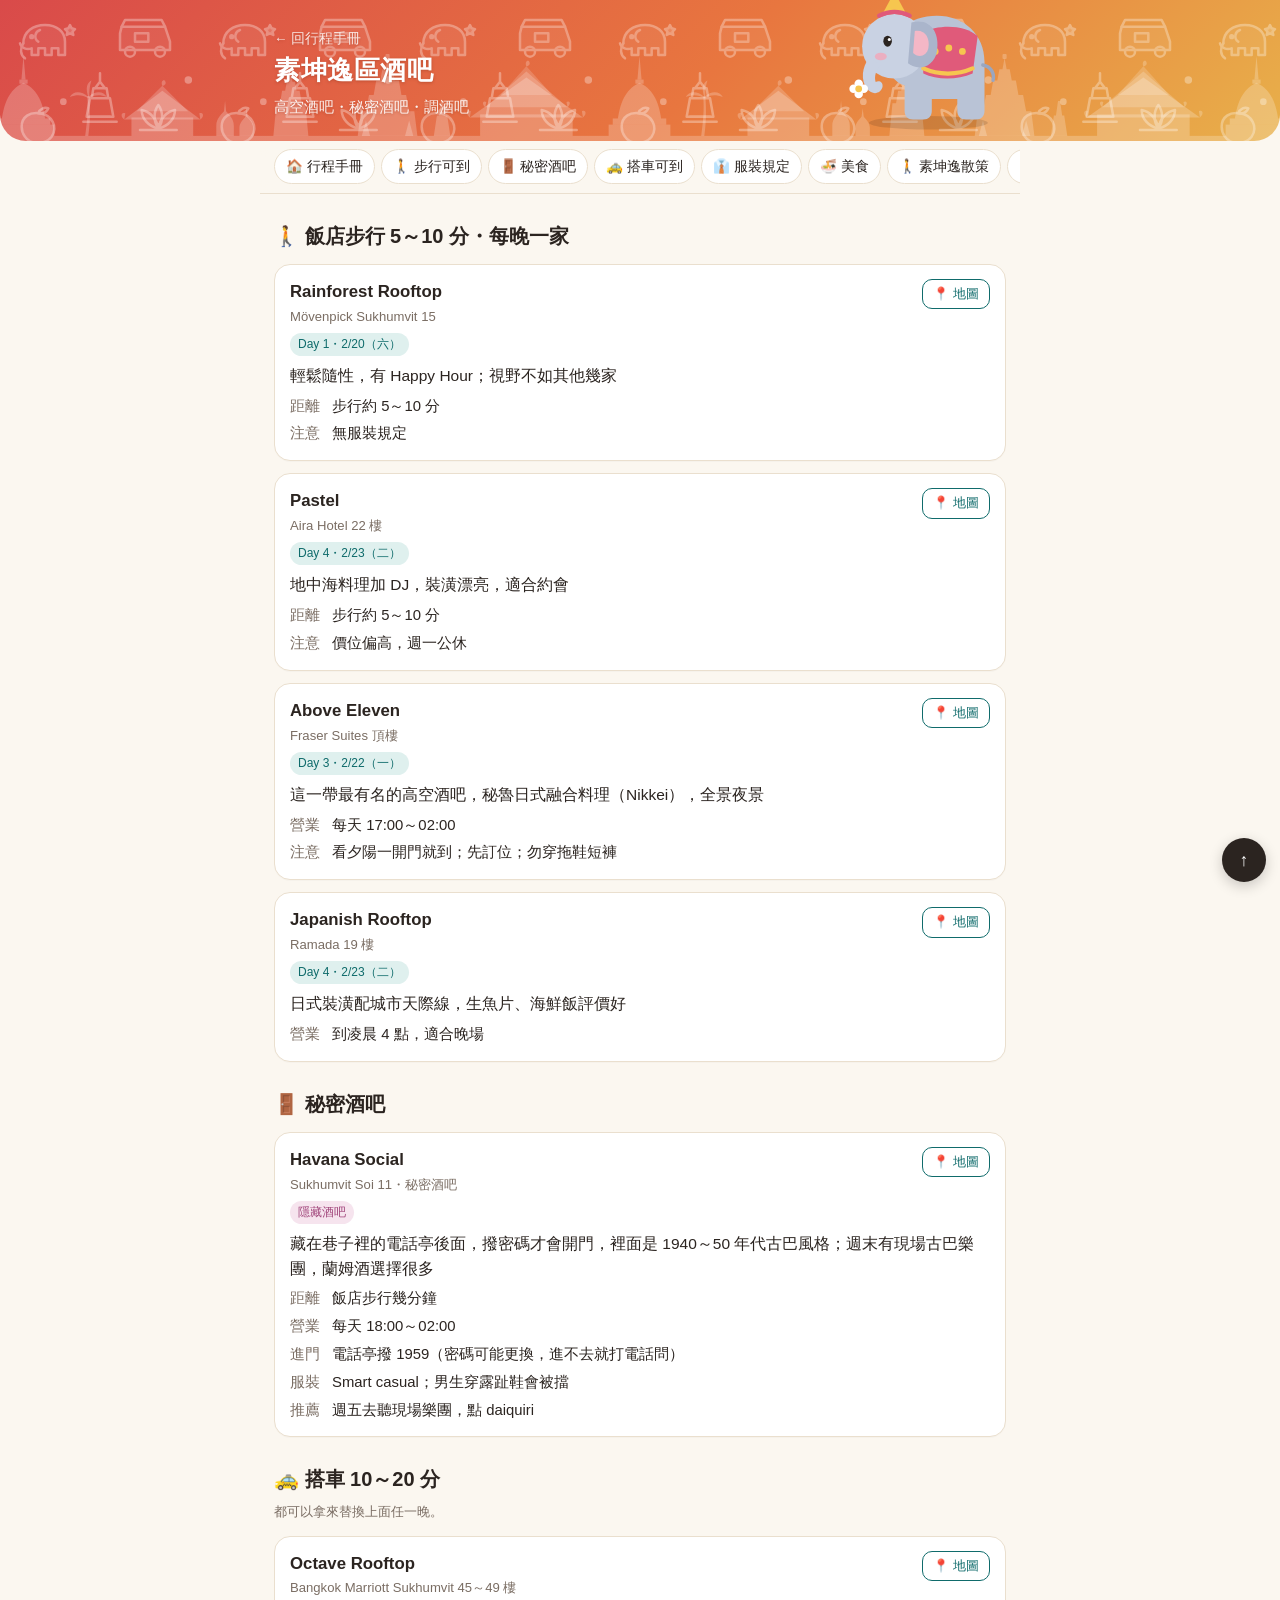
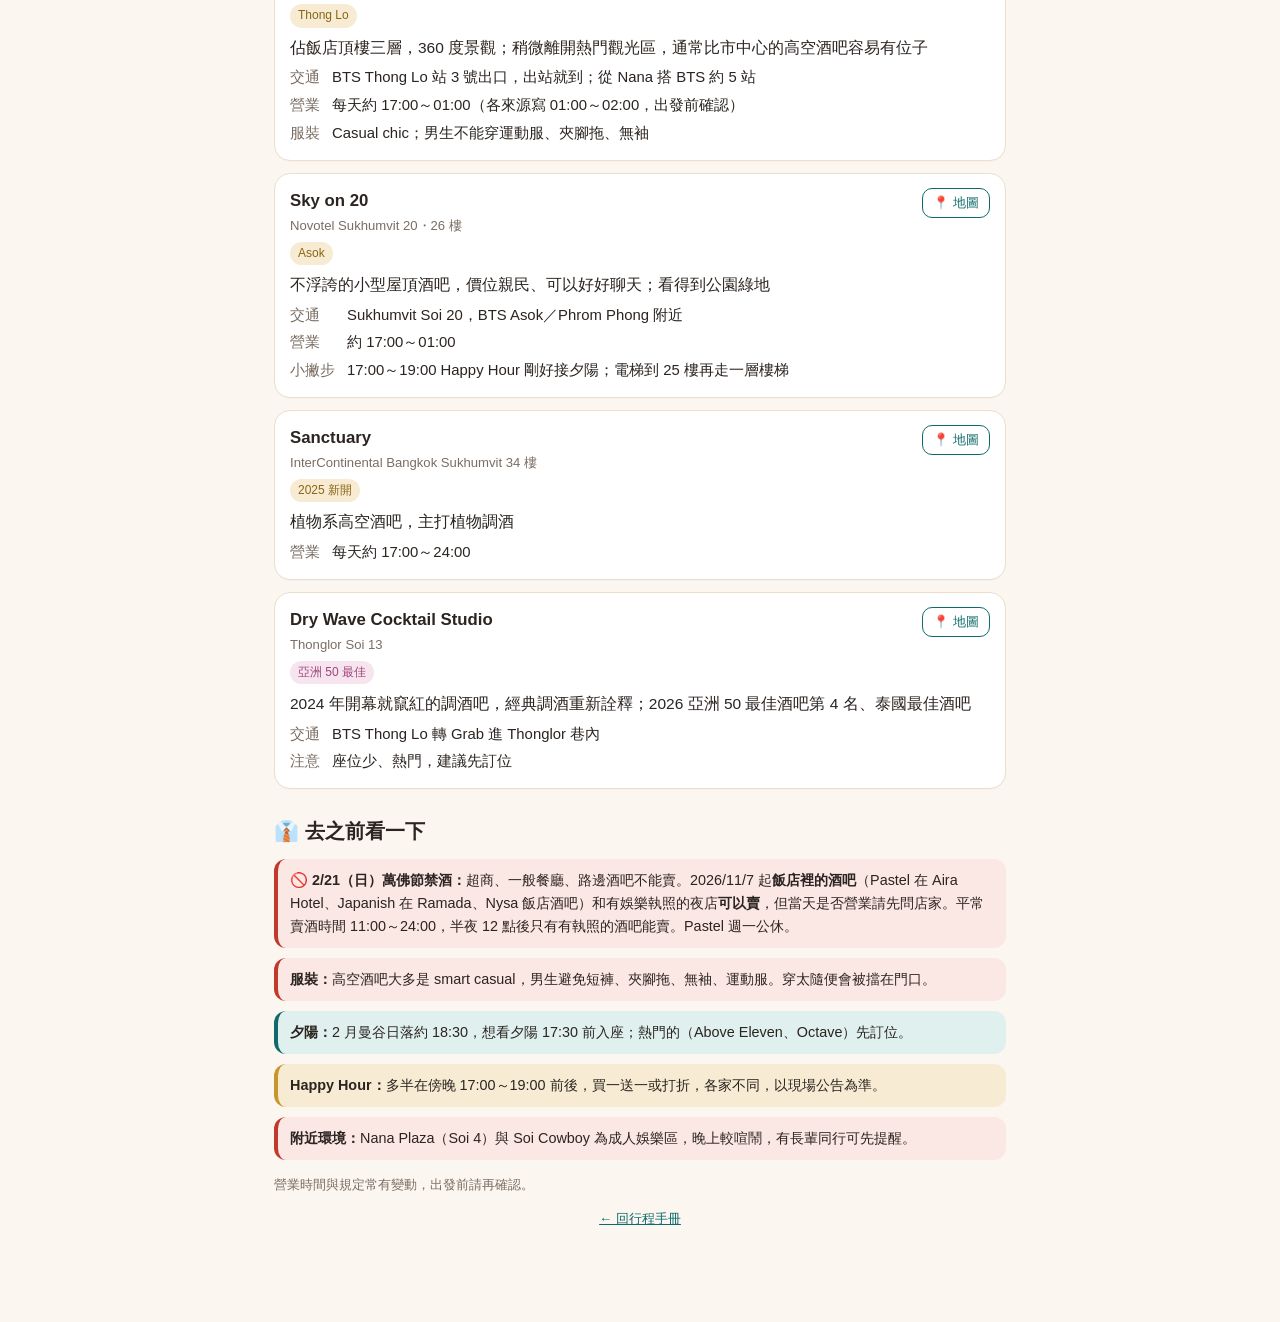
==== commit f12891cc: "新增素坤逸散策分頁（必走必逛必買必吃） Co-Authored-By: Claude Opus 5.5 <noreply@anthropic.com> Claude-Session: https://" ====
--- a/bars.html
+++ b/bars.html
@@ -143,6 +143,7 @@
   <a href="#ride">🚕 搭車可到</a>
   <a href="#rules">👔 服裝規定</a>
   <a href="food.html">🍜 美食</a>
+  <a href="sukhumvit.html">🚶 素坤逸散策</a>
   <a href="night.html">🌙 夜市</a>
   <a href="transit.html">🚇 捷運</a>
 </nav>
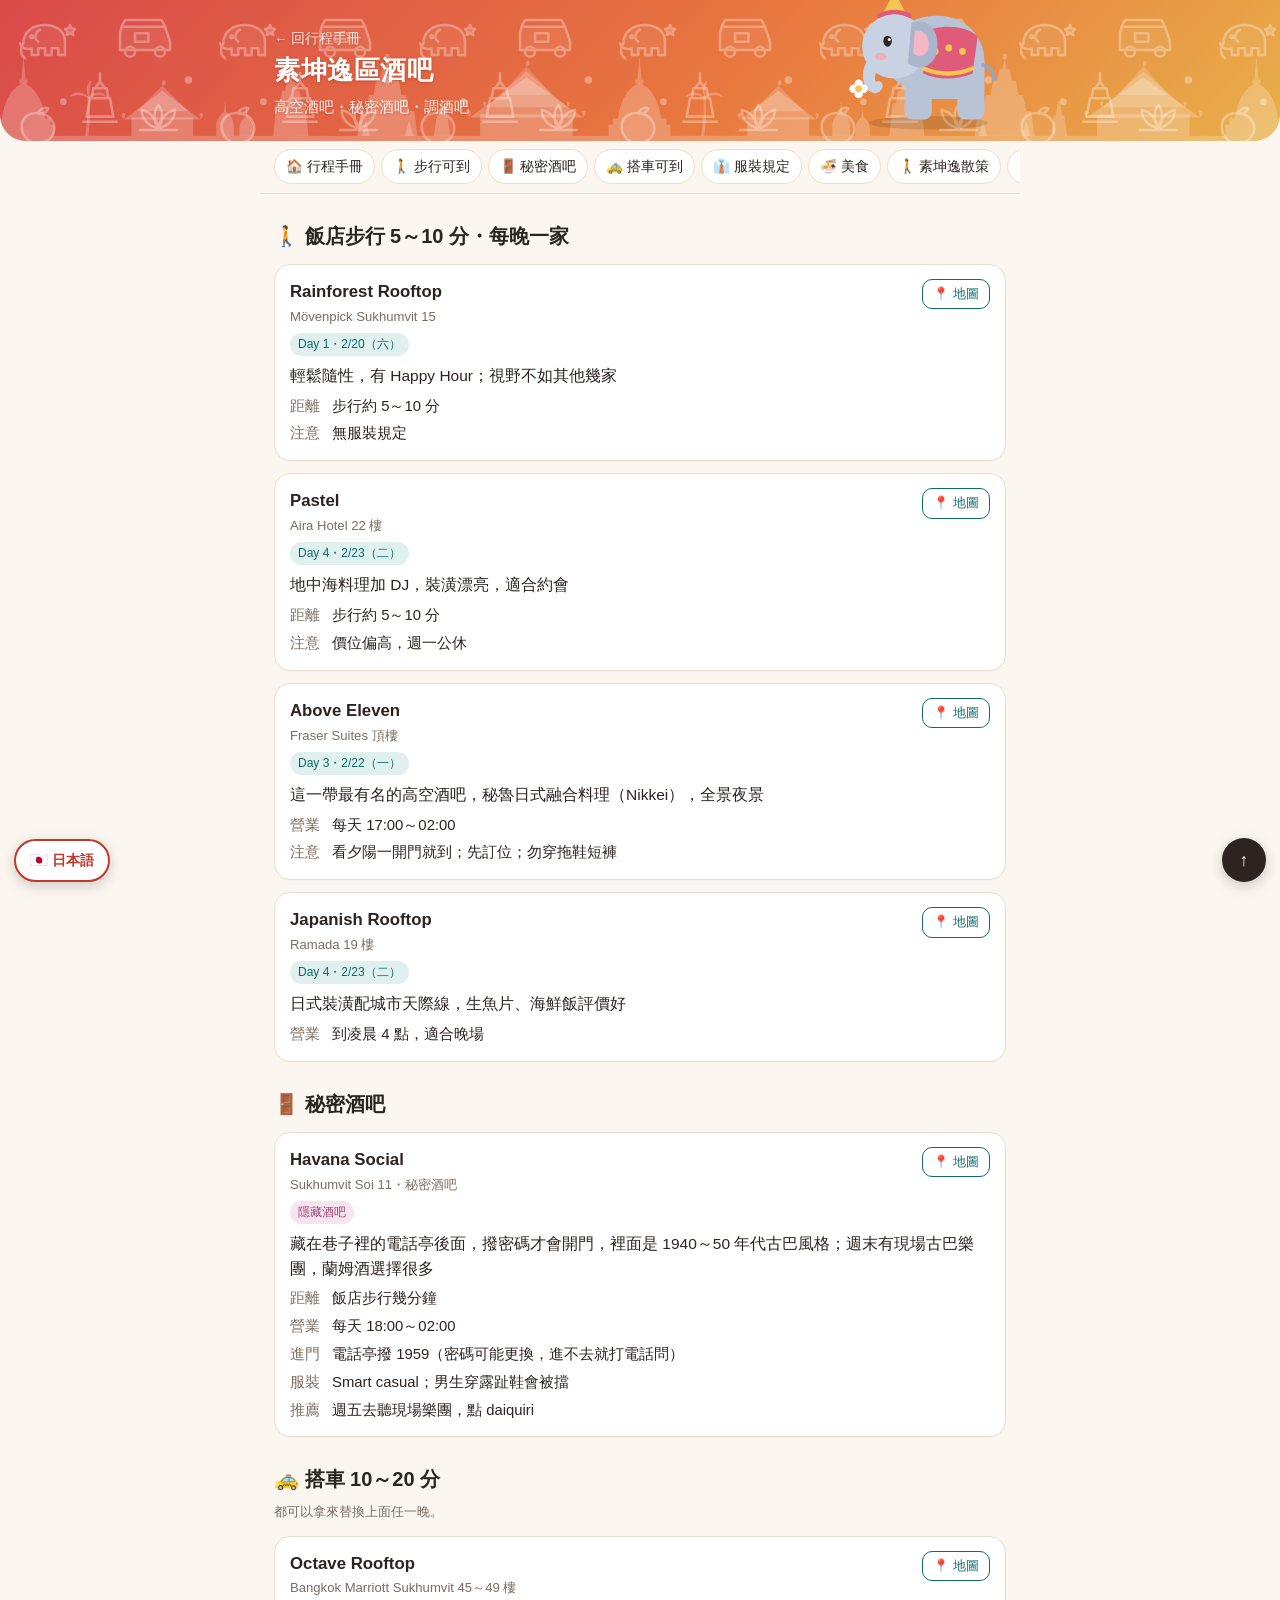
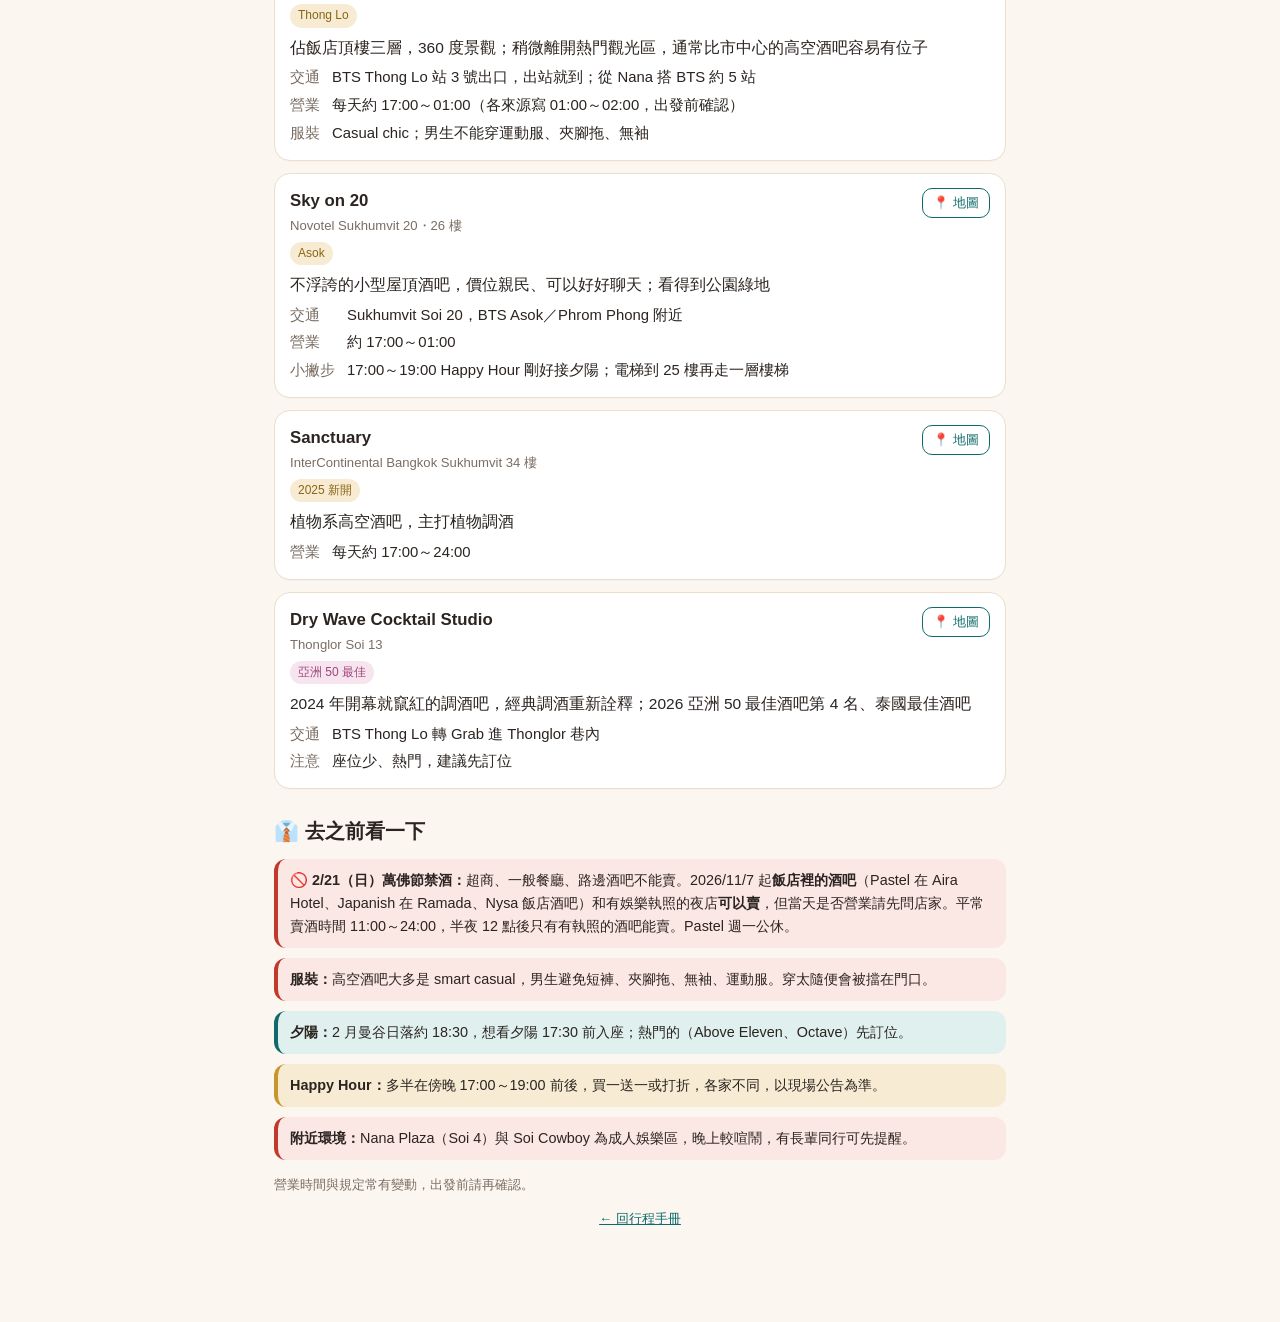
==== commit 1b46e5ab: "各頁加入日文一鍵翻譯按鈕 Co-Authored-By: Claude Opus 5.5 <noreply@anthropic.com> Claude-Session: https://claude." ====
--- a/bars.html
+++ b/bars.html
@@ -250,5 +250,12 @@
 <p class="small" style="text-align:center"><a href="./">← 回行程手冊</a></p>
 </div>
 <button class="toTop" onclick="scrollTo({top:0,behavior:'smooth'})" aria-label="回到頂端">↑</button>
+<a id="jaBtn" href="#" style="position:fixed;left:14px;bottom:18px;z-index:31;background:#fff;color:#c0392b;border:2px solid #c0392b;border-radius:999px;padding:8px 14px;font-weight:700;font-size:.9rem;text-decoration:none;box-shadow:0 4px 14px rgba(0,0,0,.18)">🇯🇵 日本語</a>
+<script>
+(function(){var b=document.getElementById('jaBtn'),h=location.hostname,p=location.pathname,s='yujen317.github.io';
+if(h.indexOf('translate.goog')>-1){b.textContent='🇹🇼 中文';b.href='https://'+s+p+location.hash;}
+else{b.href='https://'+s.replace(/\./g,'-')+'.translate.goog'+(h===s?p:'/Bangkok/'+(p.split('/').pop()||'index.html'))+'?_x_tr_sl=zh-TW&_x_tr_tl=ja&_x_tr_hl=ja'+location.hash;}
+})();
+</script>
 </body>
 </html>
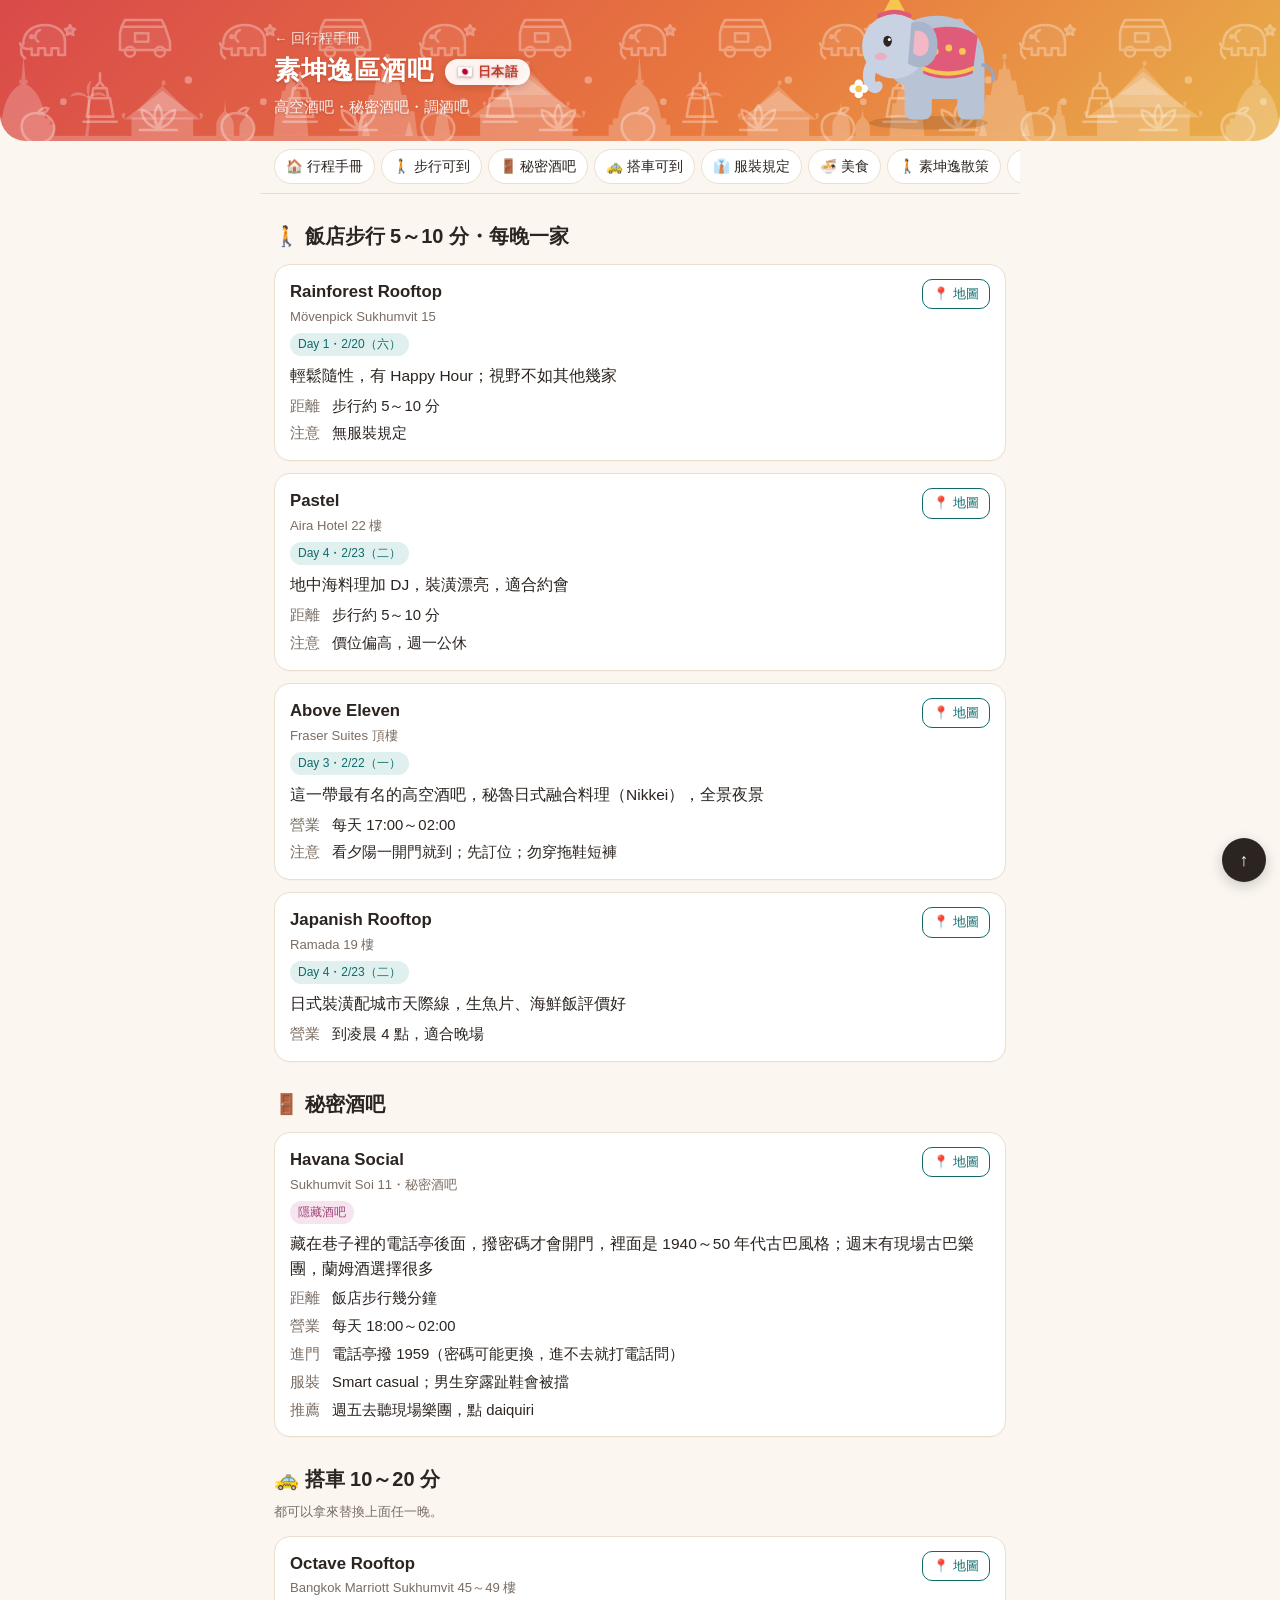
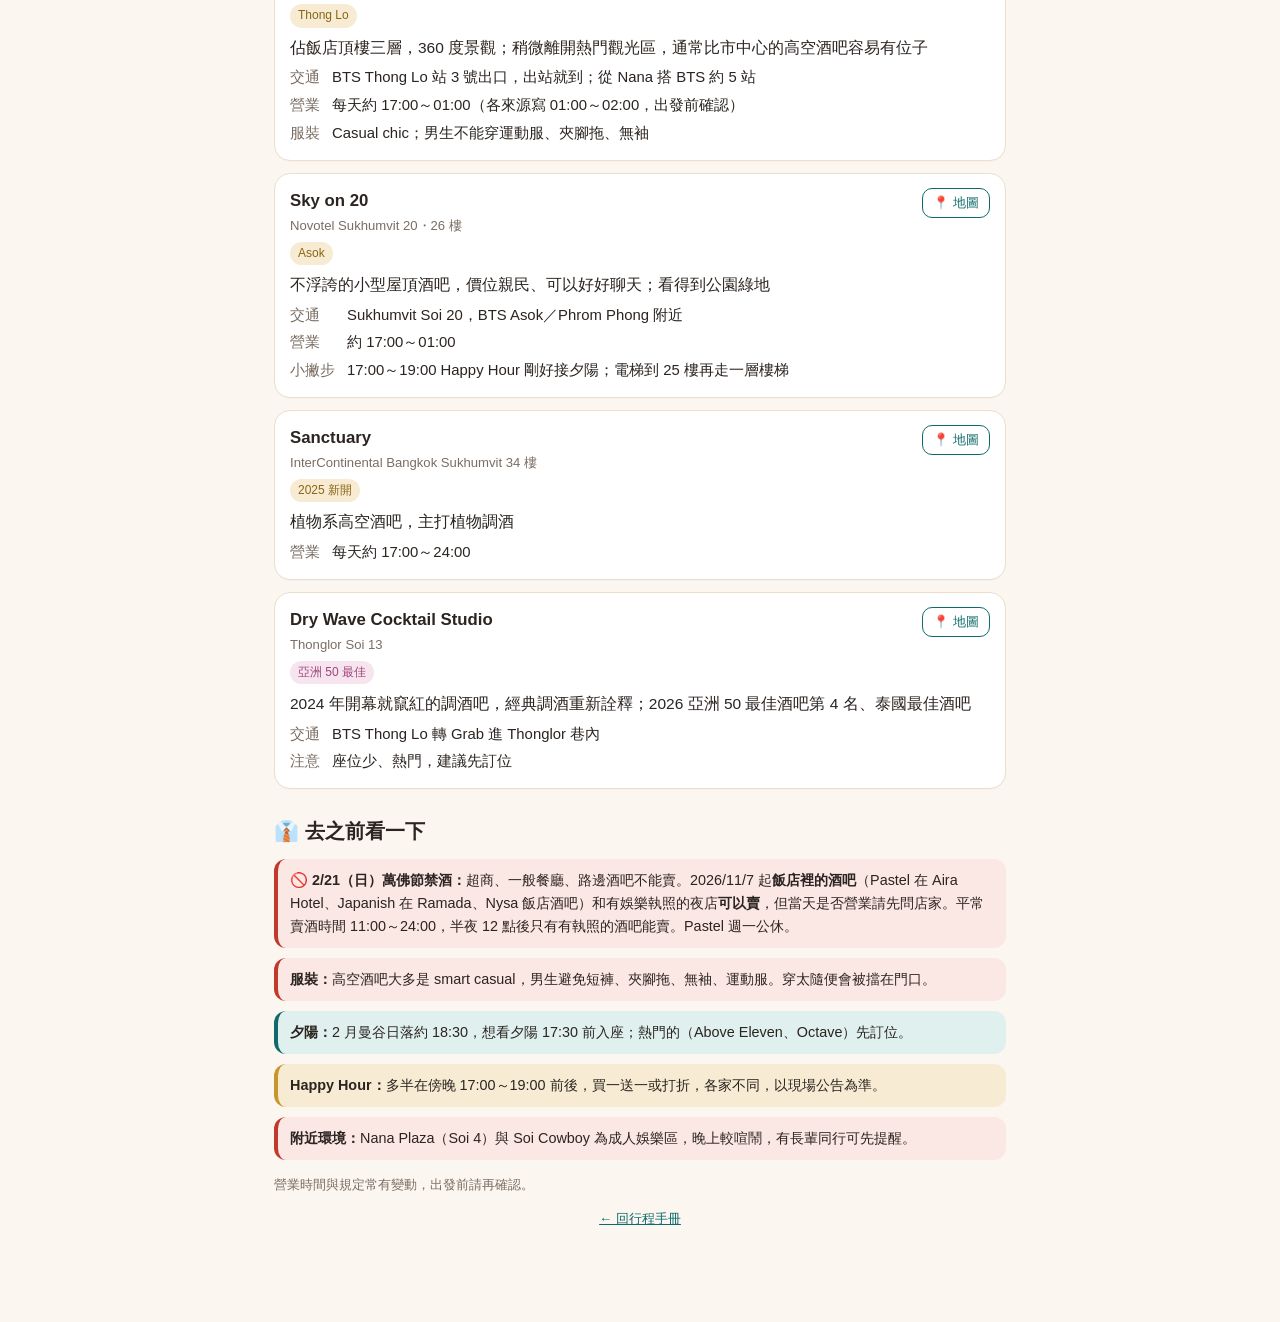
==== commit 54252053: "日文按鈕移到標題後面 Co-Authored-By: Claude Opus 5.5 <noreply@anthropic.com> Claude-Session: https://claude.ai" ====
--- a/bars.html
+++ b/bars.html
@@ -253,6 +253,7 @@
 <a id="jaBtn" href="#" style="position:fixed;left:14px;bottom:18px;z-index:31;background:#fff;color:#c0392b;border:2px solid #c0392b;border-radius:999px;padding:8px 14px;font-weight:700;font-size:.9rem;text-decoration:none;box-shadow:0 4px 14px rgba(0,0,0,.18)">🇯🇵 日本語</a>
 <script>
 (function(){var b=document.getElementById('jaBtn'),h=location.hostname,p=location.pathname,s='yujen317.github.io';
+var t=document.querySelector('header h1');if(t){b.style.cssText='display:inline-block;vertical-align:middle;margin-left:12px;background:rgba(255,255,255,.92);color:#c0392b;border:0;border-radius:999px;padding:4px 12px;font-weight:700;font-size:.8rem;line-height:1.4;text-decoration:none;box-shadow:0 2px 8px rgba(0,0,0,.15);white-space:nowrap';t.appendChild(b);}
 if(h.indexOf('translate.goog')>-1){b.textContent='🇹🇼 中文';b.href='https://'+s+p+location.hash;}
 else{b.href='https://'+s.replace(/\./g,'-')+'.translate.goog'+(h===s?p:'/Bangkok/'+(p.split('/').pop()||'index.html'))+'?_x_tr_sl=zh-TW&_x_tr_tl=ja&_x_tr_hl=ja'+location.hash;}
 })();
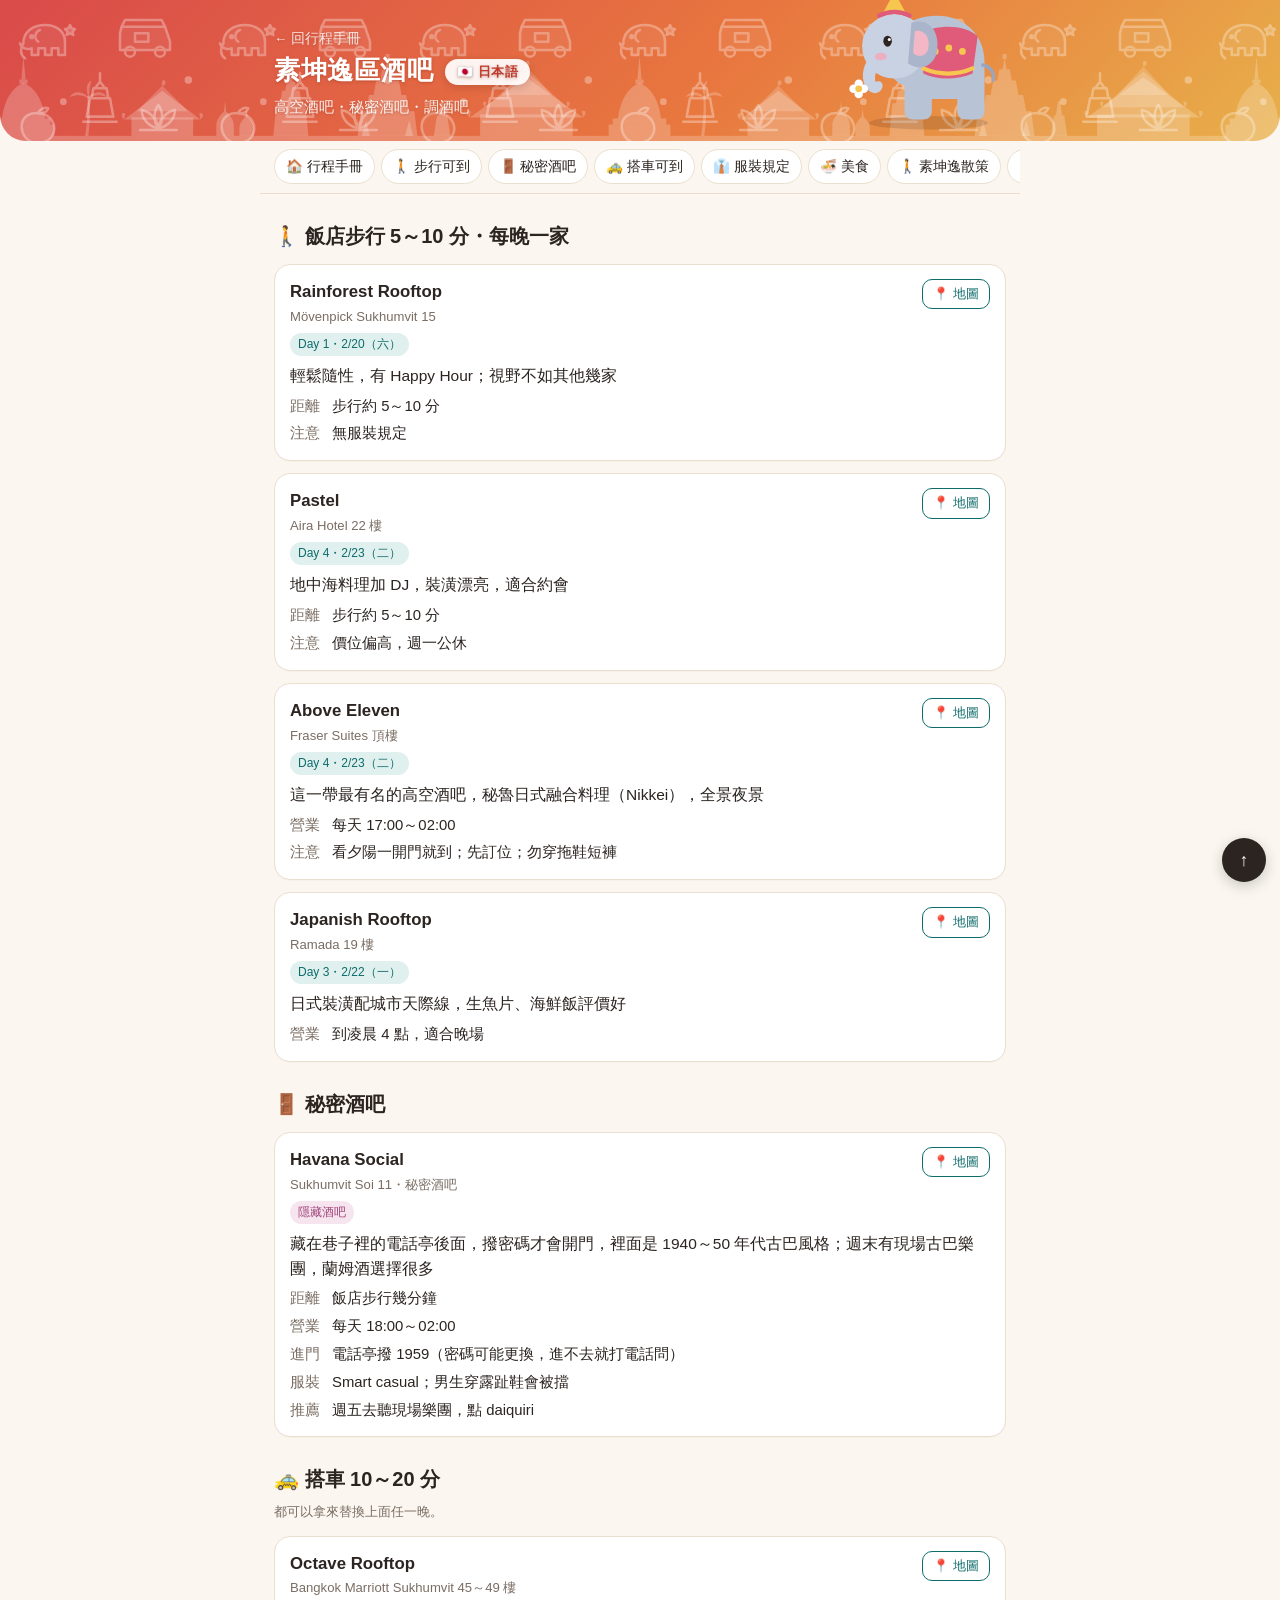
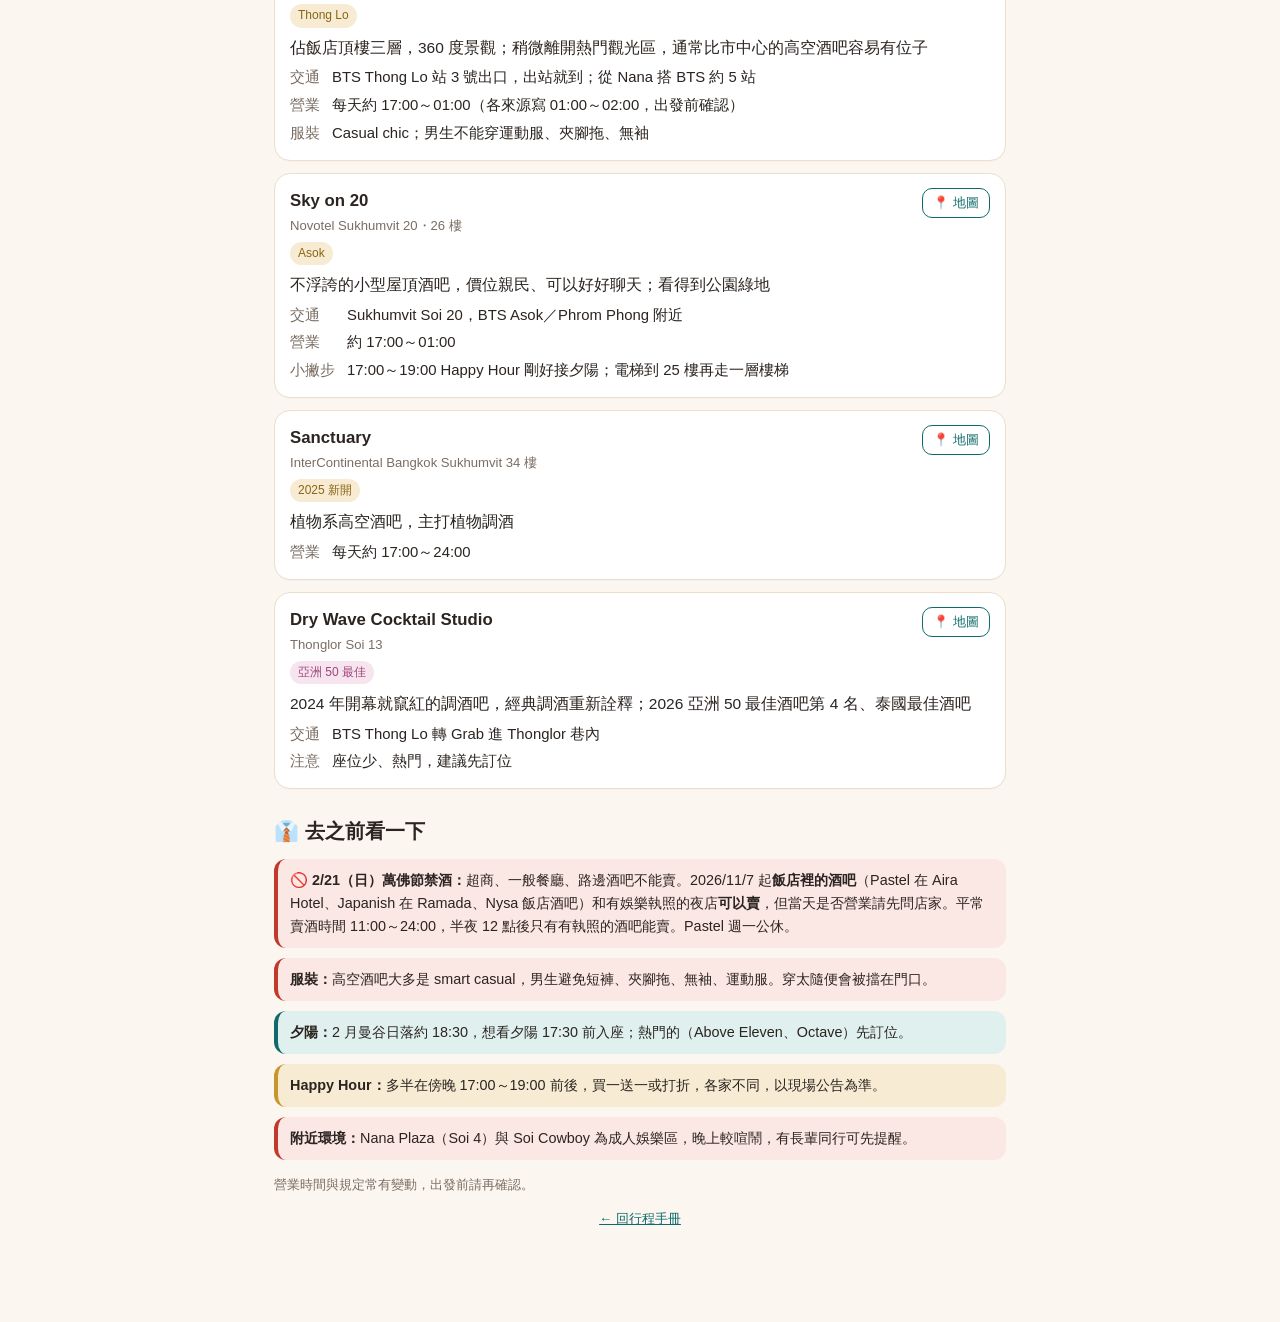
==== commit acdd41c0: "行程順序調整：Day 3 自由活動＋米其林巴士、Day 4 水上市場一日遊 Co-Authored-By: Claude Opus 5.5 <noreply@anthropic.com> Claude" ====
--- a/bars.html
+++ b/bars.html
@@ -126,6 +126,7 @@
 .toTop{position:fixed;right:14px;bottom:18px;background:var(--ink);color:#fff;border:0;border-radius:50%;width:44px;height:44px;font-size:1.1rem;box-shadow:0 4px 14px rgba(0,0,0,.2);cursor:pointer;z-index:30}
 .small{font-size:.82rem;color:var(--muted)}
 </style>
+<link rel="stylesheet" href="assets/mobile.css">
 </head>
 <body>
 <header class="hero">
@@ -172,7 +173,7 @@
       <div><div style="font-weight:700;font-size:1.05rem">Above Eleven</div><div class="small">Fraser Suites 頂樓</div></div>
       <a class="btn sm ghost" style="flex:0 0 auto;text-decoration:none" href="https://www.google.com/maps/search/?api=1&query=Above+Eleven+Bangkok" target="_blank" rel="noopener">📍 地圖</a>
     </div>
-    <div style="margin-top:4px"><span class="tag t">Day 3・2/22（一）</span></div>
+    <div style="margin-top:4px"><span class="tag t">Day 4・2/23（二）</span></div>
     <div style="margin:6px 0">這一帶最有名的高空酒吧，秘魯日式融合料理（Nikkei），全景夜景</div>
     <div class="kv"><b>營業</b><span>每天 17:00～02:00</span><b>注意</b><span>看夕陽一開門就到；先訂位；勿穿拖鞋短褲</span></div>
   </div>
@@ -181,7 +182,7 @@
       <div><div style="font-weight:700;font-size:1.05rem">Japanish Rooftop</div><div class="small">Ramada 19 樓</div></div>
       <a class="btn sm ghost" style="flex:0 0 auto;text-decoration:none" href="https://www.google.com/maps/search/?api=1&query=Japanish+Rooftop+Ramada+Bangkok" target="_blank" rel="noopener">📍 地圖</a>
     </div>
-    <div style="margin-top:4px"><span class="tag t">Day 4・2/23（二）</span></div>
+    <div style="margin-top:4px"><span class="tag t">Day 3・2/22（一）</span></div>
     <div style="margin:6px 0">日式裝潢配城市天際線，生魚片、海鮮飯評價好</div>
     <div class="kv"><b>營業</b><span>到凌晨 4 點，適合晚場</span></div>
   </div>
@@ -258,5 +259,6 @@
 else{b.href='https://'+s.replace(/\./g,'-')+'.translate.goog'+(h===s?p:'/Bangkok/'+(p.split('/').pop()||'index.html'))+'?_x_tr_sl=zh-TW&_x_tr_tl=ja&_x_tr_hl=ja'+location.hash;}
 })();
 </script>
+<script src="assets/mobile.js"></script>
 </body>
 </html>
--- a/assets/mobile.css
+++ b/assets/mobile.css
@@ -0,0 +1,29 @@
+/* ===== 手機版優化 ===== */
+.btab{display:none}
+@media(max-width:599px){
+  body{padding-bottom:calc(64px + env(safe-area-inset-bottom))}
+  .btab{display:flex;position:fixed;left:0;right:0;bottom:0;z-index:40;background:rgba(255,255,255,.97);backdrop-filter:blur(10px);-webkit-backdrop-filter:blur(10px);border-top:1px solid #e8dfd2;padding:4px 4px calc(4px + env(safe-area-inset-bottom))}
+  .btab a{flex:1;text-align:center;text-decoration:none;color:#5b4d43;font-size:.68rem;padding:4px 0;border-radius:10px;line-height:1.2}
+  .btab a span{display:block;font-size:1.3rem;line-height:1.3}
+  .btab a.on{color:#c0392b;font-weight:700;background:#fdecea}
+  .toTop{bottom:calc(76px + env(safe-area-inset-bottom))!important}
+  /* 每日行程切換列黏在上方 */
+  .daybar{position:sticky;top:52px;z-index:15;background:rgba(251,247,240,.96);margin:0 -14px 8px;padding:6px 14px 8px}
+  /* 表格 → 卡片 */
+  table.mcard,table.mcard tbody,table.mcard tr,table.mcard td{display:block;width:100%}
+  table.mcard{min-width:0!important}
+  table.mcard tr.mh{display:none}
+  table.mcard tr{background:#fff;border:1px solid #e8dfd2;border-radius:12px;margin:0 0 10px;padding:8px 12px}
+  table.mcard td{border:0;padding:3px 0}
+  table.mcard td:first-child{font-weight:700;font-size:.95rem;padding-bottom:4px;border-bottom:1px dashed #e8dfd2;margin-bottom:4px}
+  table.mcard td[data-l]:not(:first-child)::before{content:attr(data-l);display:block;font-size:.7rem;color:#8a7d72;font-weight:600}
+  table.mcard td:empty{display:none}
+  .tbl{overflow:visible}
+  table.m3{min-width:0!important;font-size:.84rem}
+  table.m3 td,table.m3 th{padding:7px 4px}
+  table.m3 td:first-child{width:32%}
+  /* 次要區塊收合 */
+  section.fold>h2{cursor:pointer}
+  section>h2 .fx{margin-left:auto;font-size:.8rem;color:#8a7d72;font-weight:500}
+  section.fold.shut>*:not(h2){display:none!important}
+}
